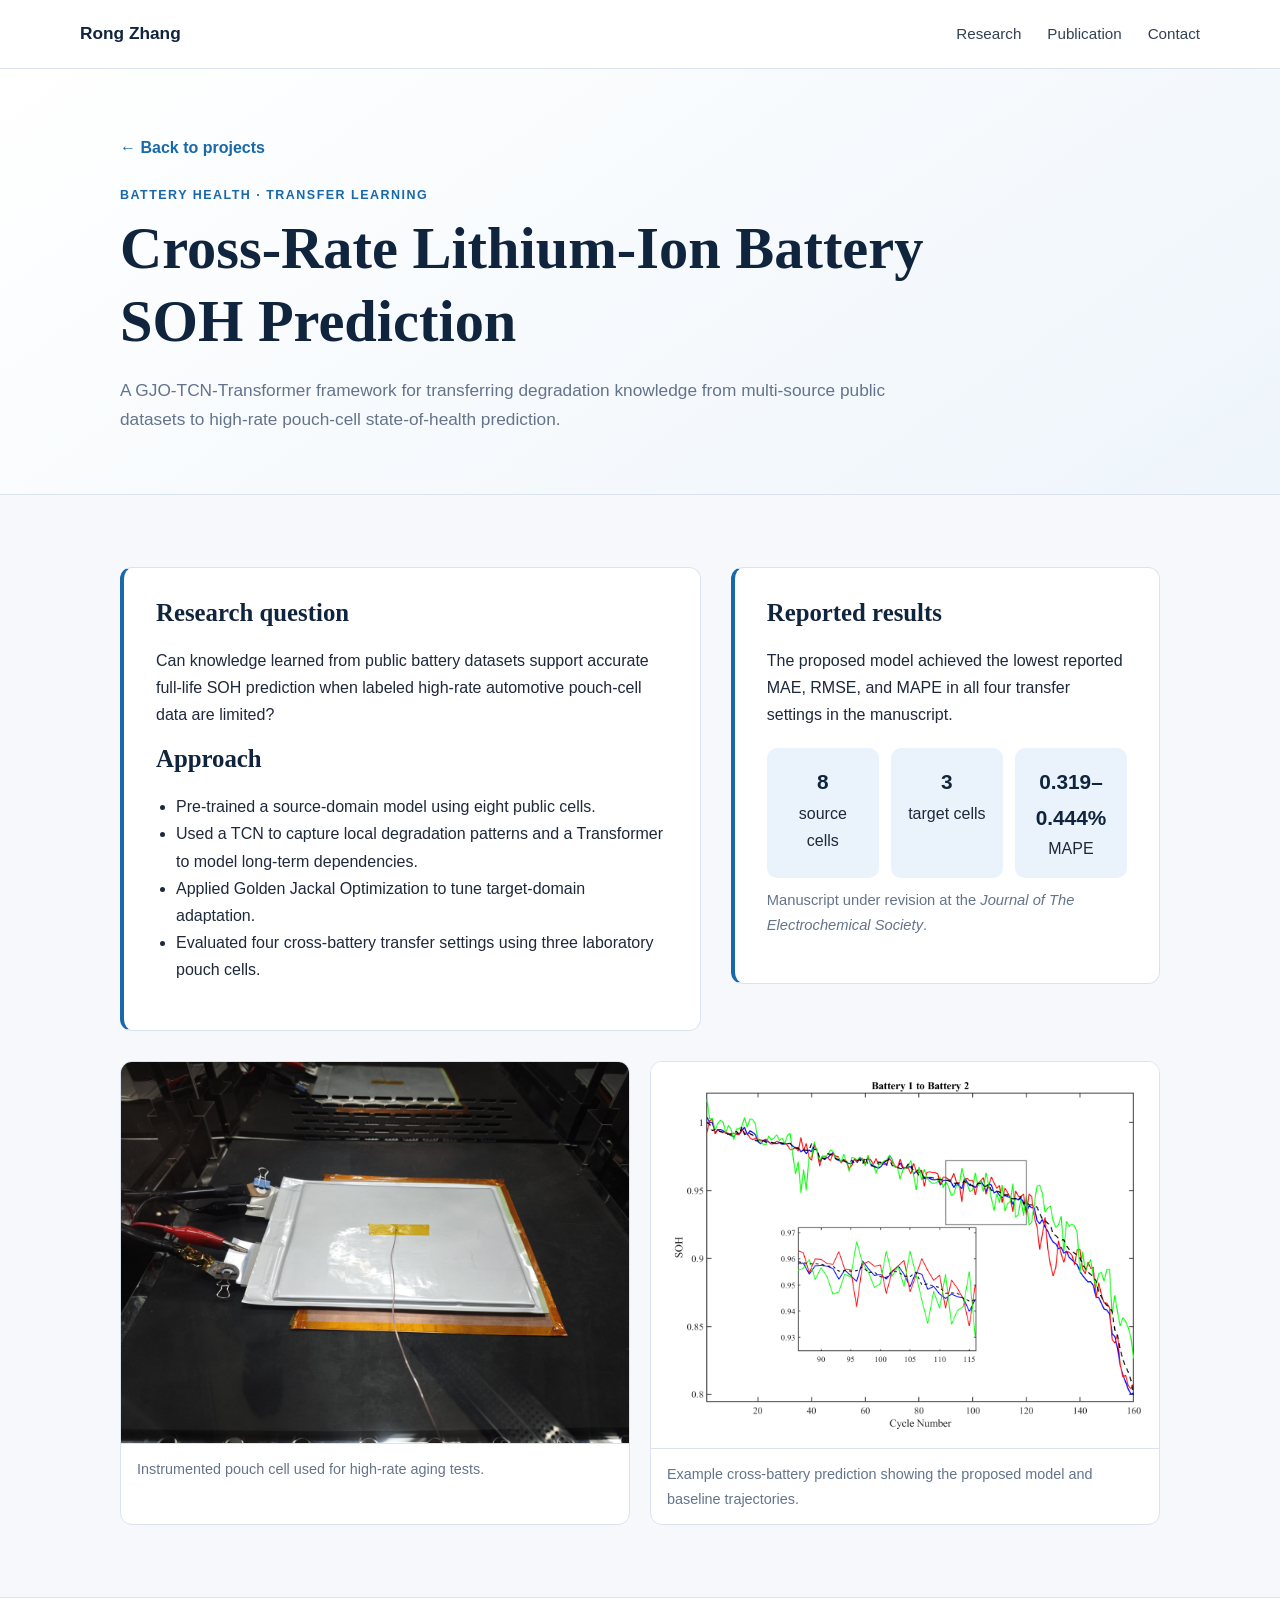
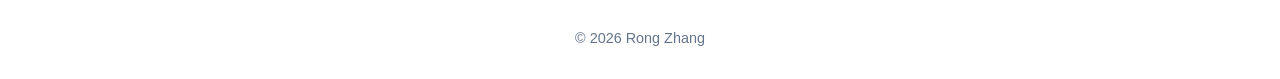
==== projects/battery-soh.html @ a856f768 "Add project detail pages" ====
<!doctype html>
<html lang="en">
<head>
  <meta charset="utf-8">
  <meta name="viewport" content="width=device-width, initial-scale=1">
  <title>Cross-Rate Battery SOH Prediction | Rong Zhang</title>
  <link rel="stylesheet" href="../styles.css">
</head>
<body>
  <header class="site-header"><nav class="nav"><a class="brand" href="../index.html">Rong Zhang</a><div class="nav-links"><a href="../index.html#research">Research</a><a href="../index.html#publication">Publication</a><a href="../index.html#contact">Contact</a></div></nav></header>
  <main>
    <div class="detail-hero">
      <div class="container">
        <a class="back-link" href="../index.html#research">← Back to projects</a>
        <div class="eyebrow">Battery health · Transfer learning</div>
        <h1>Cross-Rate Lithium-Ion Battery SOH Prediction</h1>
        <p class="detail-lead">A GJO-TCN-Transformer framework for transferring degradation knowledge from multi-source public datasets to high-rate pouch-cell state-of-health prediction.</p>
      </div>
    </div>

    <section>
      <div class="container detail-grid">
        <div class="detail-panel">
          <h2>Research question</h2>
          <p>Can knowledge learned from public battery datasets support accurate full-life SOH prediction when labeled high-rate automotive pouch-cell data are limited?</p>
          <h2>Approach</h2>
          <ul>
            <li>Pre-trained a source-domain model using eight public cells.</li>
            <li>Used a TCN to capture local degradation patterns and a Transformer to model long-term dependencies.</li>
            <li>Applied Golden Jackal Optimization to tune target-domain adaptation.</li>
            <li>Evaluated four cross-battery transfer settings using three laboratory pouch cells.</li>
          </ul>
        </div>
        <aside class="detail-panel">
          <h2>Reported results</h2>
          <p>The proposed model achieved the lowest reported MAE, RMSE, and MAPE in all four transfer settings in the manuscript.</p>
          <div class="metrics">
            <div class="metric"><strong>8</strong>source cells</div>
            <div class="metric"><strong>3</strong>target cells</div>
            <div class="metric"><strong>0.319–0.444%</strong>MAPE</div>
          </div>
          <p class="status">Manuscript under revision at the <em>Journal of The Electrochemical Society</em>.</p>
        </aside>
      </div>

      <div class="container gallery two">
        <figure><img src="../assets/battery-experiment.jpg" alt="Instrumented pouch cell"><figcaption>Instrumented pouch cell used for high-rate aging tests.</figcaption></figure>
        <figure><img src="../assets/battery-soh-result.png" alt="Cross-battery SOH prediction result"><figcaption>Example cross-battery prediction showing the proposed model and baseline trajectories.</figcaption></figure>
      </div>
    </section>
  </main>
  <footer class="site-footer">© 2026 Rong Zhang</footer>
</body>
</html>
---- styles.css ----
:root {
  --navy: #10243e;
  --blue: #1769aa;
  --blue-soft: #eaf3fb;
  --ink: #1e293b;
  --muted: #64748b;
  --line: #dbe4ee;
  --surface: #ffffff;
  --page: #f6f8fb;
  --shadow: 0 16px 38px rgba(16, 36, 62, 0.09);
}

* { box-sizing: border-box; }

html { scroll-behavior: smooth; }

body {
  margin: 0;
  color: var(--ink);
  background: var(--page);
  font-family: Inter, ui-sans-serif, -apple-system, BlinkMacSystemFont, "Segoe UI", sans-serif;
  line-height: 1.7;
}

a { color: var(--blue); text-decoration: none; }
a:hover { text-decoration: underline; }

.site-header {
  position: sticky;
  top: 0;
  z-index: 10;
  background: rgba(255,255,255,.96);
  border-bottom: 1px solid var(--line);
  backdrop-filter: blur(12px);
}

.nav {
  width: min(1120px, calc(100% - 40px));
  margin: auto;
  min-height: 68px;
  display: flex;
  align-items: center;
  justify-content: space-between;
  gap: 24px;
}

.brand { color: var(--navy); font-weight: 750; font-size: 1.08rem; }
.nav-links { display: flex; gap: 26px; font-size: .95rem; }
.nav-links a { color: #334155; }

.container { width: min(1040px, calc(100% - 40px)); margin: auto; }

.hero {
  padding: 90px 0 70px;
  background:
    radial-gradient(circle at 85% 10%, rgba(23,105,170,.16), transparent 30%),
    linear-gradient(145deg, #fff 0%, #f3f7fb 100%);
  border-bottom: 1px solid var(--line);
}

.hero-grid {
  display: grid;
  grid-template-columns: 150px 1fr;
  align-items: center;
  gap: 42px;
}

.monogram {
  width: 142px;
  height: 142px;
  display: grid;
  place-items: center;
  border-radius: 50%;
  color: #fff;
  background: linear-gradient(145deg, var(--navy), var(--blue));
  box-shadow: var(--shadow);
  font-family: Georgia, serif;
  font-size: 2.8rem;
}

.eyebrow {
  color: var(--blue);
  font-weight: 750;
  letter-spacing: .12em;
  text-transform: uppercase;
  font-size: .78rem;
}

h1, h2, h3 { color: var(--navy); line-height: 1.25; }
h1 { margin: 6px 0 10px; font-family: Georgia, serif; font-size: clamp(2.5rem, 6vw, 4.2rem); }
h2 { margin: 0 0 18px; font-family: Georgia, serif; font-size: clamp(1.8rem, 4vw, 2.45rem); }
h3 { margin: 0 0 10px; font-size: 1.35rem; }

.hero-subtitle { margin: 0 0 16px; color: #334155; font-size: 1.18rem; font-weight: 650; }
.hero-copy { max-width: 760px; margin: 0; color: var(--muted); }
.hero-actions { display: flex; flex-wrap: wrap; gap: 12px; margin-top: 25px; }

.button {
  display: inline-flex;
  align-items: center;
  justify-content: center;
  min-height: 43px;
  padding: 0 18px;
  border-radius: 8px;
  color: #fff;
  background: var(--blue);
  font-weight: 700;
}

.button:hover { text-decoration: none; background: #0f578f; }
.button.secondary { color: var(--navy); background: #fff; border: 1px solid var(--line); }

section { padding: 72px 0; }
.section-intro { max-width: 760px; margin: -7px 0 30px; color: var(--muted); }

.chips { display: flex; flex-wrap: wrap; gap: 10px; }
.chip, .tag {
  display: inline-flex;
  padding: 7px 12px;
  border-radius: 999px;
  color: #24557c;
  background: var(--blue-soft);
  font-size: .86rem;
  font-weight: 650;
}

.project-list { display: grid; gap: 30px; }
.project-card {
  display: grid;
  grid-template-columns: minmax(0, 1.05fr) minmax(310px, .95fr);
  overflow: hidden;
  border: 1px solid var(--line);
  border-radius: 16px;
  background: var(--surface);
  box-shadow: var(--shadow);
  transition: transform .2s ease, box-shadow .2s ease;
}

.project-card:hover { transform: translateY(-3px); box-shadow: 0 20px 46px rgba(16,36,62,.13); }
.project-media { min-height: 330px; display: grid; grid-template-columns: 1fr 1fr; background: #e8edf3; }
.project-media.single { grid-template-columns: 1fr; }
.project-media img { width: 100%; height: 100%; min-height: 330px; object-fit: cover; }
.project-media img.plot { object-fit: contain; background: #fff; padding: 8px; }
.project-content { padding: 36px 34px; display: flex; flex-direction: column; justify-content: center; }
.project-meta { margin-bottom: 10px; color: var(--blue); font-size: .84rem; font-weight: 750; text-transform: uppercase; letter-spacing: .08em; }
.project-content p { margin: 0 0 18px; color: var(--muted); }
.project-tags { display: flex; flex-wrap: wrap; gap: 8px; margin-bottom: 22px; }
.project-link { font-weight: 750; }

.publication, .contact-panel, .detail-panel {
  padding: 30px 32px;
  border: 1px solid var(--line);
  border-left: 4px solid var(--blue);
  border-radius: 12px;
  background: #fff;
}

.publication p, .contact-panel p { margin: 0; }
.status { margin-top: 10px; color: var(--muted); font-size: .92rem; }

.site-footer { padding: 28px 0; border-top: 1px solid var(--line); color: var(--muted); background: #fff; text-align: center; font-size: .9rem; }

.detail-hero { padding: 65px 0 42px; background: linear-gradient(145deg, #fff, #eef5fb); border-bottom: 1px solid var(--line); }
.back-link { display: inline-block; margin-bottom: 24px; font-weight: 700; }
.detail-hero h1 { max-width: 900px; font-size: clamp(2.2rem, 5vw, 3.65rem); }
.detail-lead { max-width: 820px; color: var(--muted); font-size: 1.08rem; }
.detail-grid { display: grid; grid-template-columns: 1.15fr .85fr; gap: 30px; align-items: start; }
.detail-panel h2 { font-size: 1.55rem; }
.detail-panel ul { padding-left: 20px; }
.metrics { display: grid; grid-template-columns: repeat(3, 1fr); gap: 12px; margin-top: 20px; }
.metric { padding: 16px; border-radius: 10px; background: var(--blue-soft); text-align: center; }
.metric strong { display: block; color: var(--navy); font-size: 1.3rem; }
.gallery { display: grid; gap: 20px; margin-top: 30px; }
.gallery.two { grid-template-columns: 1fr 1fr; }
.gallery figure { margin: 0; overflow: hidden; border: 1px solid var(--line); border-radius: 12px; background: #fff; }
.gallery img { display: block; width: 100%; max-height: 610px; object-fit: contain; }
.gallery figcaption { padding: 13px 16px; color: var(--muted); font-size: .9rem; border-top: 1px solid var(--line); }

@media (max-width: 820px) {
  .nav { min-height: 62px; }
  .nav-links { gap: 14px; font-size: .86rem; }
  .hero { padding-top: 65px; }
  .hero-grid { grid-template-columns: 1fr; gap: 24px; }
  .monogram { width: 106px; height: 106px; font-size: 2.1rem; }
  .project-card, .detail-grid { grid-template-columns: 1fr; }
  .project-media { min-height: 250px; }
  .project-media img { min-height: 250px; }
}

@media (max-width: 560px) {
  .nav-links a:nth-child(2), .nav-links a:nth-child(3) { display: none; }
  .container, .nav { width: min(100% - 26px, 1040px); }
  section { padding: 54px 0; }
  .project-media, .gallery.two { grid-template-columns: 1fr; }
  .project-content { padding: 28px 23px; }
  .metrics { grid-template-columns: 1fr; }
}
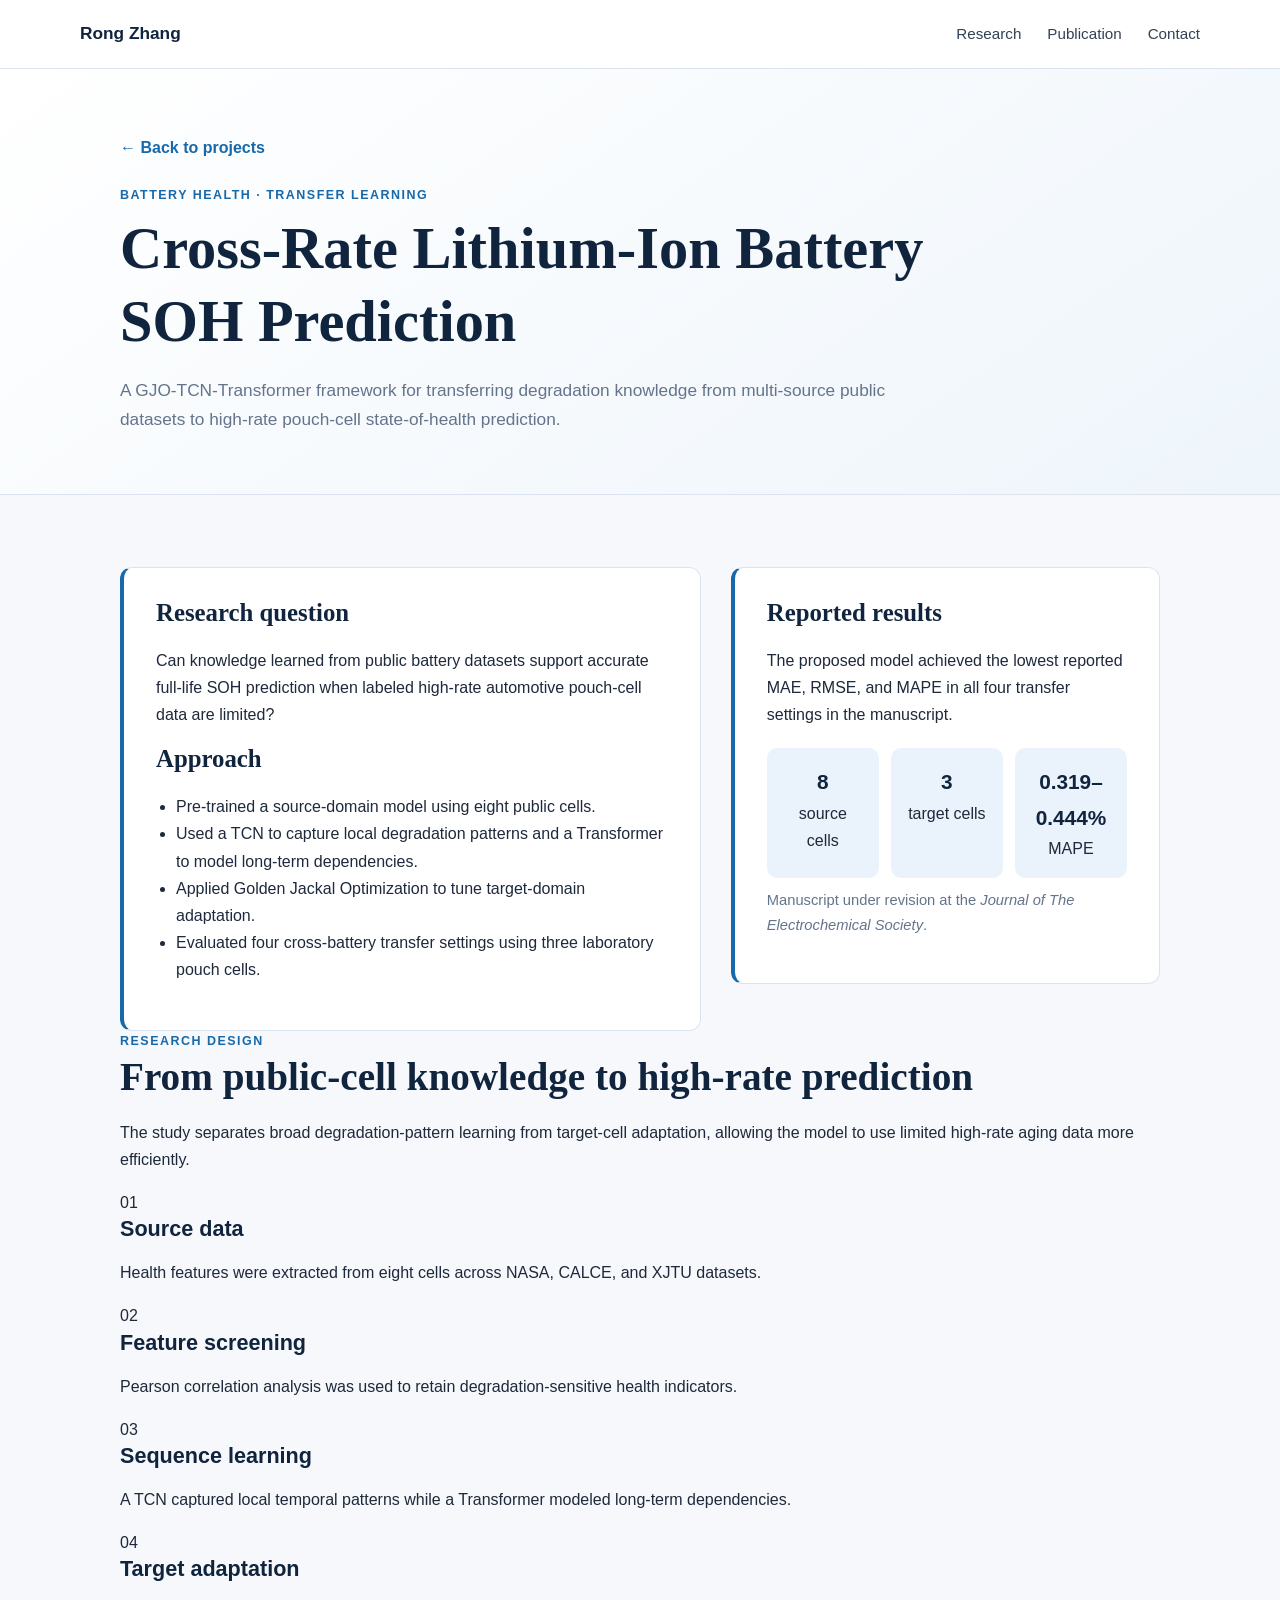
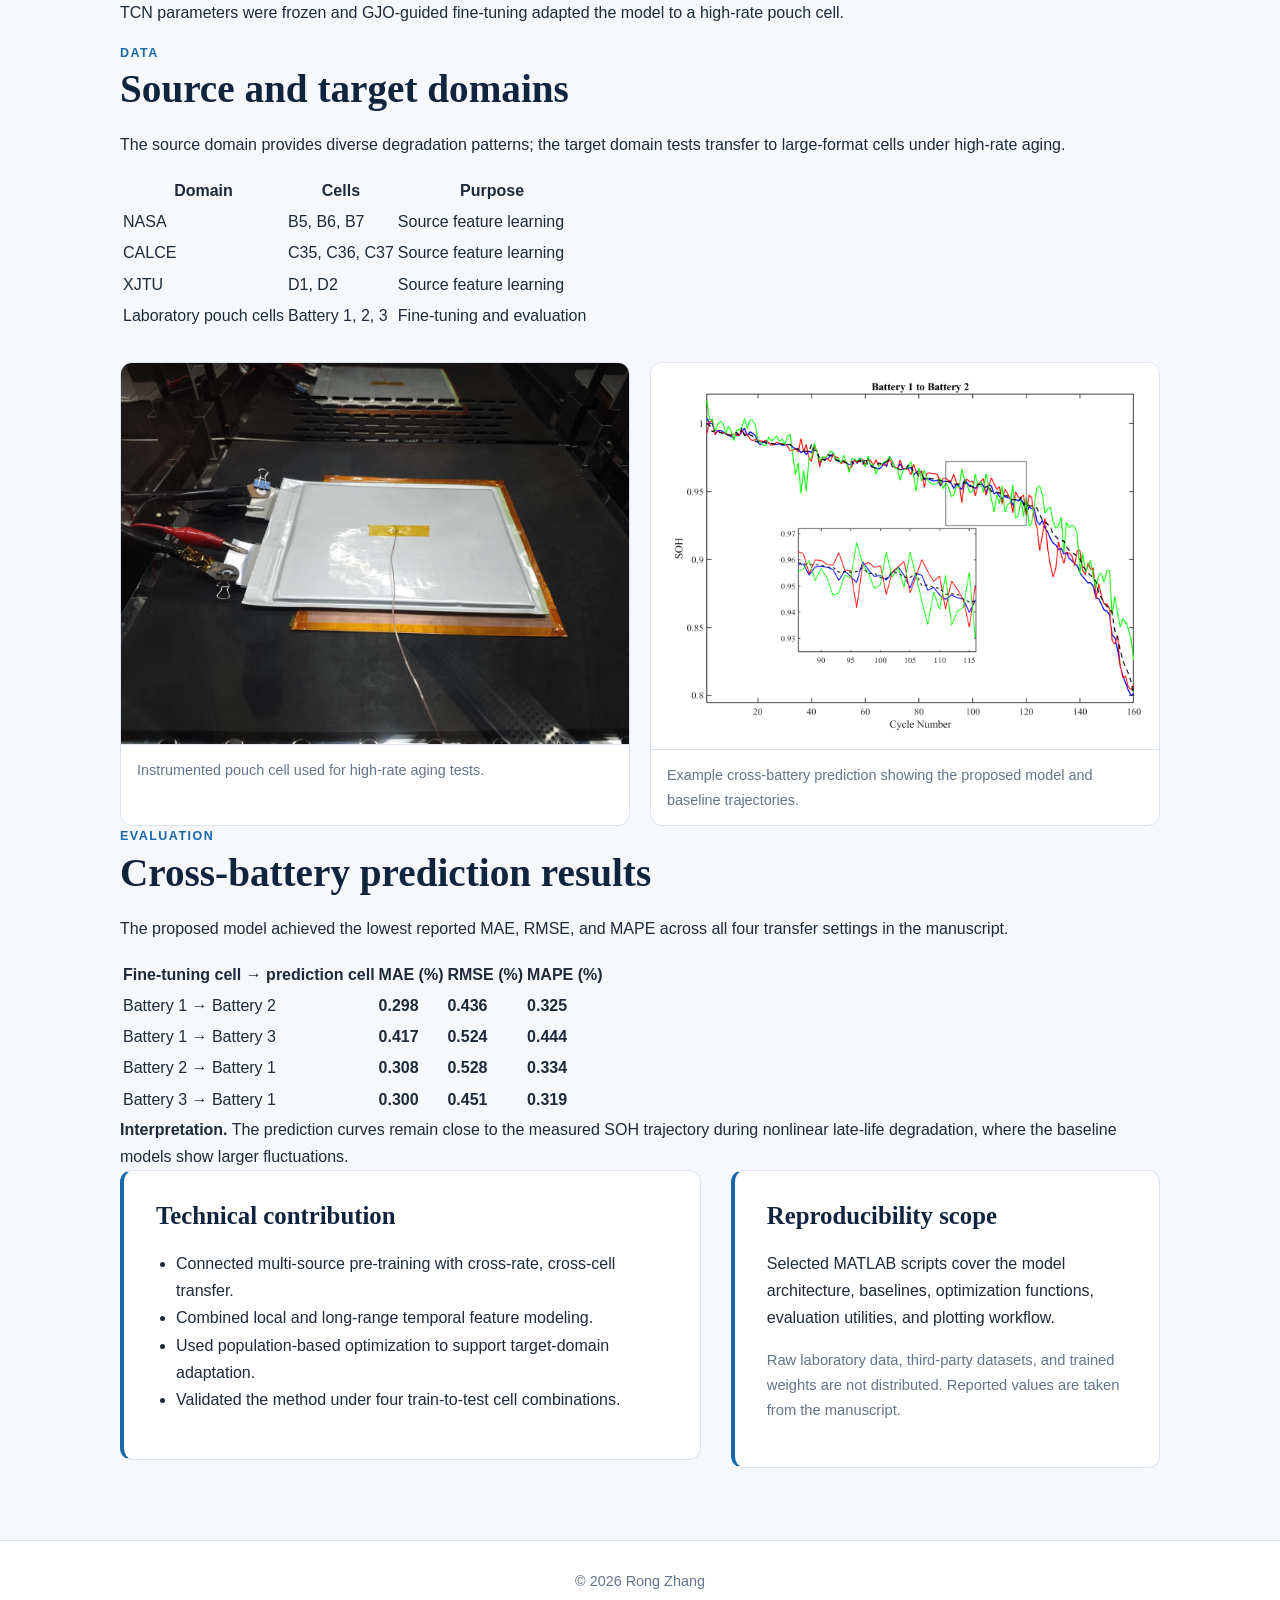
==== commit 344db3b0: "Enrich project detail pages" ====
--- a/projects/battery-soh.html
+++ b/projects/battery-soh.html
@@ -43,9 +43,79 @@
         </aside>
       </div>
 
+      <div class="container detail-section">
+        <div class="section-heading">
+          <div class="eyebrow">Research design</div>
+          <h2>From public-cell knowledge to high-rate prediction</h2>
+          <p>The study separates broad degradation-pattern learning from target-cell adaptation, allowing the model to use limited high-rate aging data more efficiently.</p>
+        </div>
+        <div class="process-grid">
+          <article class="process-step"><span>01</span><h3>Source data</h3><p>Health features were extracted from eight cells across NASA, CALCE, and XJTU datasets.</p></article>
+          <article class="process-step"><span>02</span><h3>Feature screening</h3><p>Pearson correlation analysis was used to retain degradation-sensitive health indicators.</p></article>
+          <article class="process-step"><span>03</span><h3>Sequence learning</h3><p>A TCN captured local temporal patterns while a Transformer modeled long-term dependencies.</p></article>
+          <article class="process-step"><span>04</span><h3>Target adaptation</h3><p>TCN parameters were frozen and GJO-guided fine-tuning adapted the model to a high-rate pouch cell.</p></article>
+        </div>
+      </div>
+
+      <div class="container detail-section split-section">
+        <div>
+          <div class="eyebrow">Data</div>
+          <h2>Source and target domains</h2>
+          <p class="section-copy">The source domain provides diverse degradation patterns; the target domain tests transfer to large-format cells under high-rate aging.</p>
+        </div>
+        <div class="table-wrap">
+          <table class="data-table">
+            <thead><tr><th>Domain</th><th>Cells</th><th>Purpose</th></tr></thead>
+            <tbody>
+              <tr><td>NASA</td><td>B5, B6, B7</td><td>Source feature learning</td></tr>
+              <tr><td>CALCE</td><td>C35, C36, C37</td><td>Source feature learning</td></tr>
+              <tr><td>XJTU</td><td>D1, D2</td><td>Source feature learning</td></tr>
+              <tr><td>Laboratory pouch cells</td><td>Battery 1, 2, 3</td><td>Fine-tuning and evaluation</td></tr>
+            </tbody>
+          </table>
+        </div>
+      </div>
+
       <div class="container gallery two">
         <figure><img src="../assets/battery-experiment.jpg" alt="Instrumented pouch cell"><figcaption>Instrumented pouch cell used for high-rate aging tests.</figcaption></figure>
         <figure><img src="../assets/battery-soh-result.png" alt="Cross-battery SOH prediction result"><figcaption>Example cross-battery prediction showing the proposed model and baseline trajectories.</figcaption></figure>
+      </div>
+
+      <div class="container detail-section">
+        <div class="section-heading">
+          <div class="eyebrow">Evaluation</div>
+          <h2>Cross-battery prediction results</h2>
+          <p>The proposed model achieved the lowest reported MAE, RMSE, and MAPE across all four transfer settings in the manuscript.</p>
+        </div>
+        <div class="table-wrap">
+          <table class="data-table results-table">
+            <thead><tr><th>Fine-tuning cell → prediction cell</th><th>MAE (%)</th><th>RMSE (%)</th><th>MAPE (%)</th></tr></thead>
+            <tbody>
+              <tr><td>Battery 1 → Battery 2</td><td><strong>0.298</strong></td><td><strong>0.436</strong></td><td><strong>0.325</strong></td></tr>
+              <tr><td>Battery 1 → Battery 3</td><td><strong>0.417</strong></td><td><strong>0.524</strong></td><td><strong>0.444</strong></td></tr>
+              <tr><td>Battery 2 → Battery 1</td><td><strong>0.308</strong></td><td><strong>0.528</strong></td><td><strong>0.334</strong></td></tr>
+              <tr><td>Battery 3 → Battery 1</td><td><strong>0.300</strong></td><td><strong>0.451</strong></td><td><strong>0.319</strong></td></tr>
+            </tbody>
+          </table>
+        </div>
+        <div class="insight-box"><strong>Interpretation.</strong> The prediction curves remain close to the measured SOH trajectory during nonlinear late-life degradation, where the baseline models show larger fluctuations.</div>
+      </div>
+
+      <div class="container detail-section detail-grid">
+        <div class="detail-panel compact-panel">
+          <h2>Technical contribution</h2>
+          <ul>
+            <li>Connected multi-source pre-training with cross-rate, cross-cell transfer.</li>
+            <li>Combined local and long-range temporal feature modeling.</li>
+            <li>Used population-based optimization to support target-domain adaptation.</li>
+            <li>Validated the method under four train-to-test cell combinations.</li>
+          </ul>
+        </div>
+        <aside class="detail-panel compact-panel">
+          <h2>Reproducibility scope</h2>
+          <p>Selected MATLAB scripts cover the model architecture, baselines, optimization functions, evaluation utilities, and plotting workflow.</p>
+          <p class="status">Raw laboratory data, third-party datasets, and trained weights are not distributed. Reported values are taken from the manuscript.</p>
+        </aside>
       </div>
     </section>
   </main>
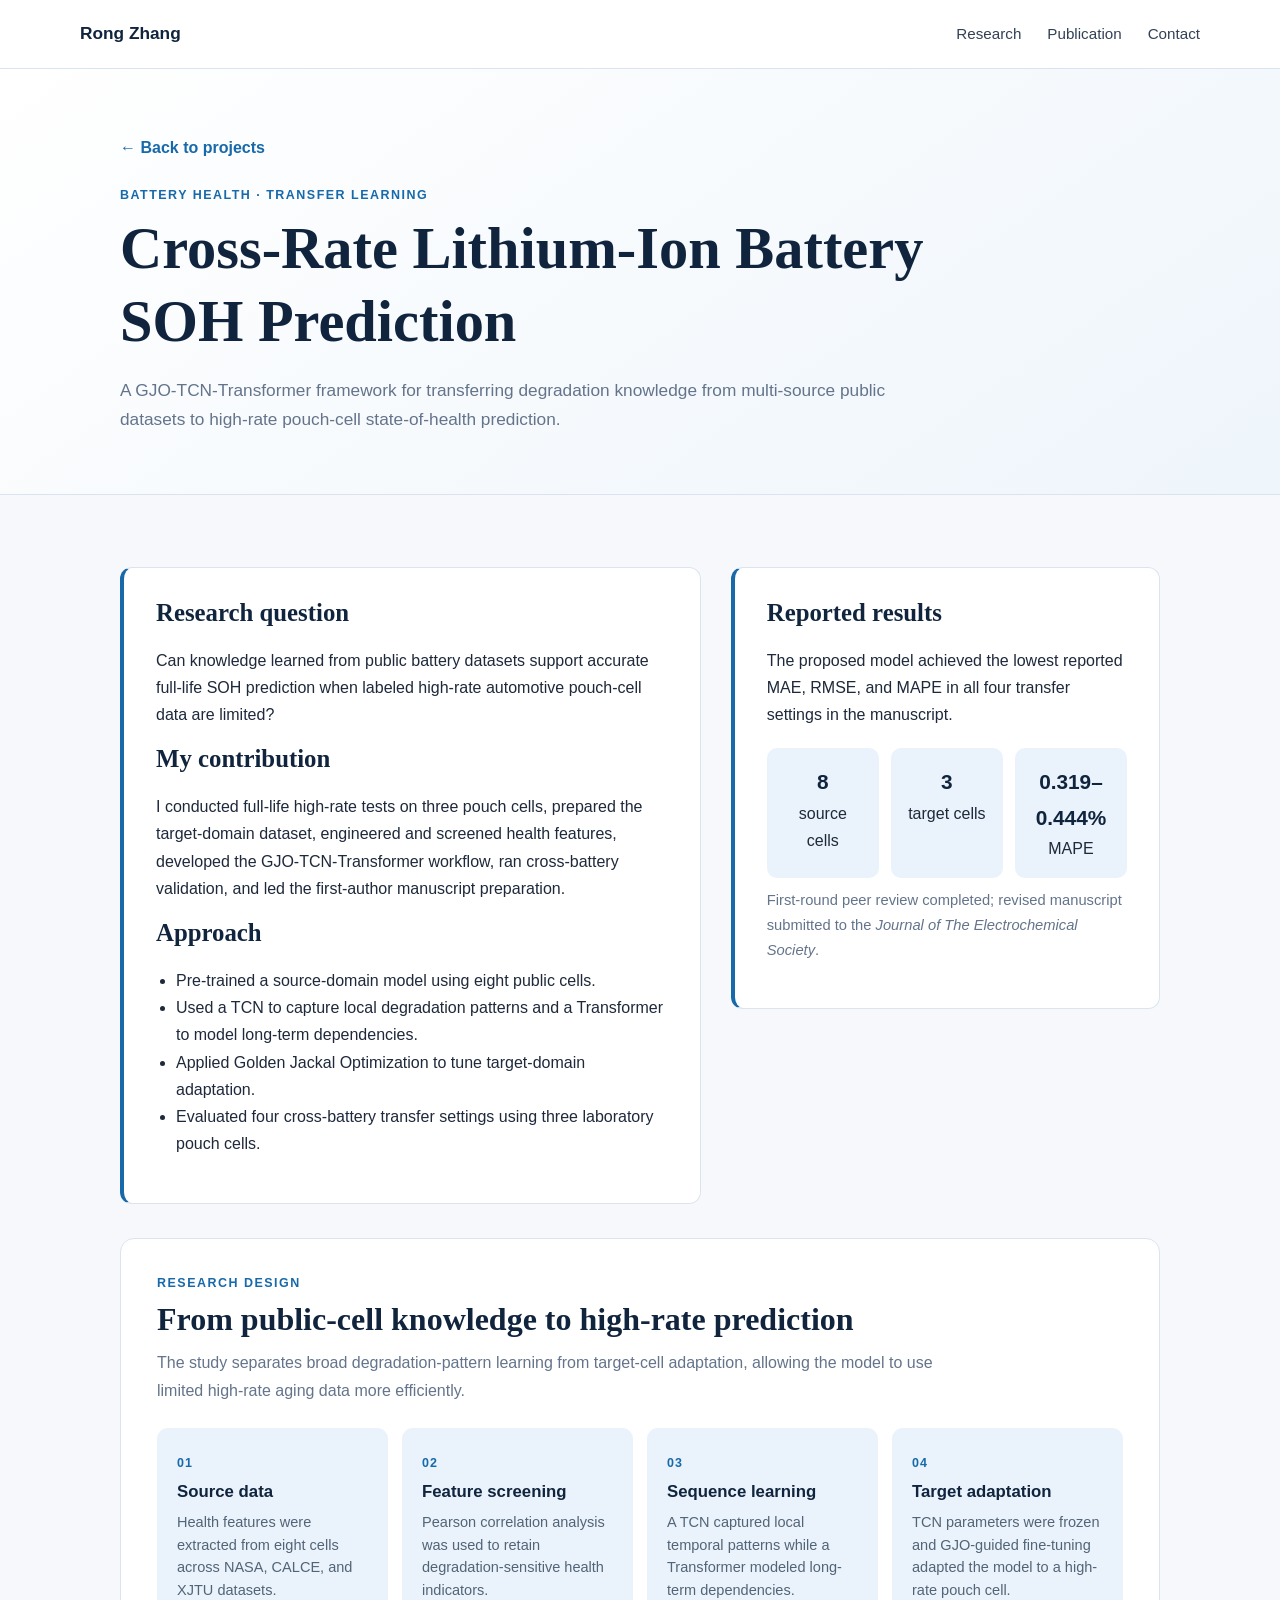
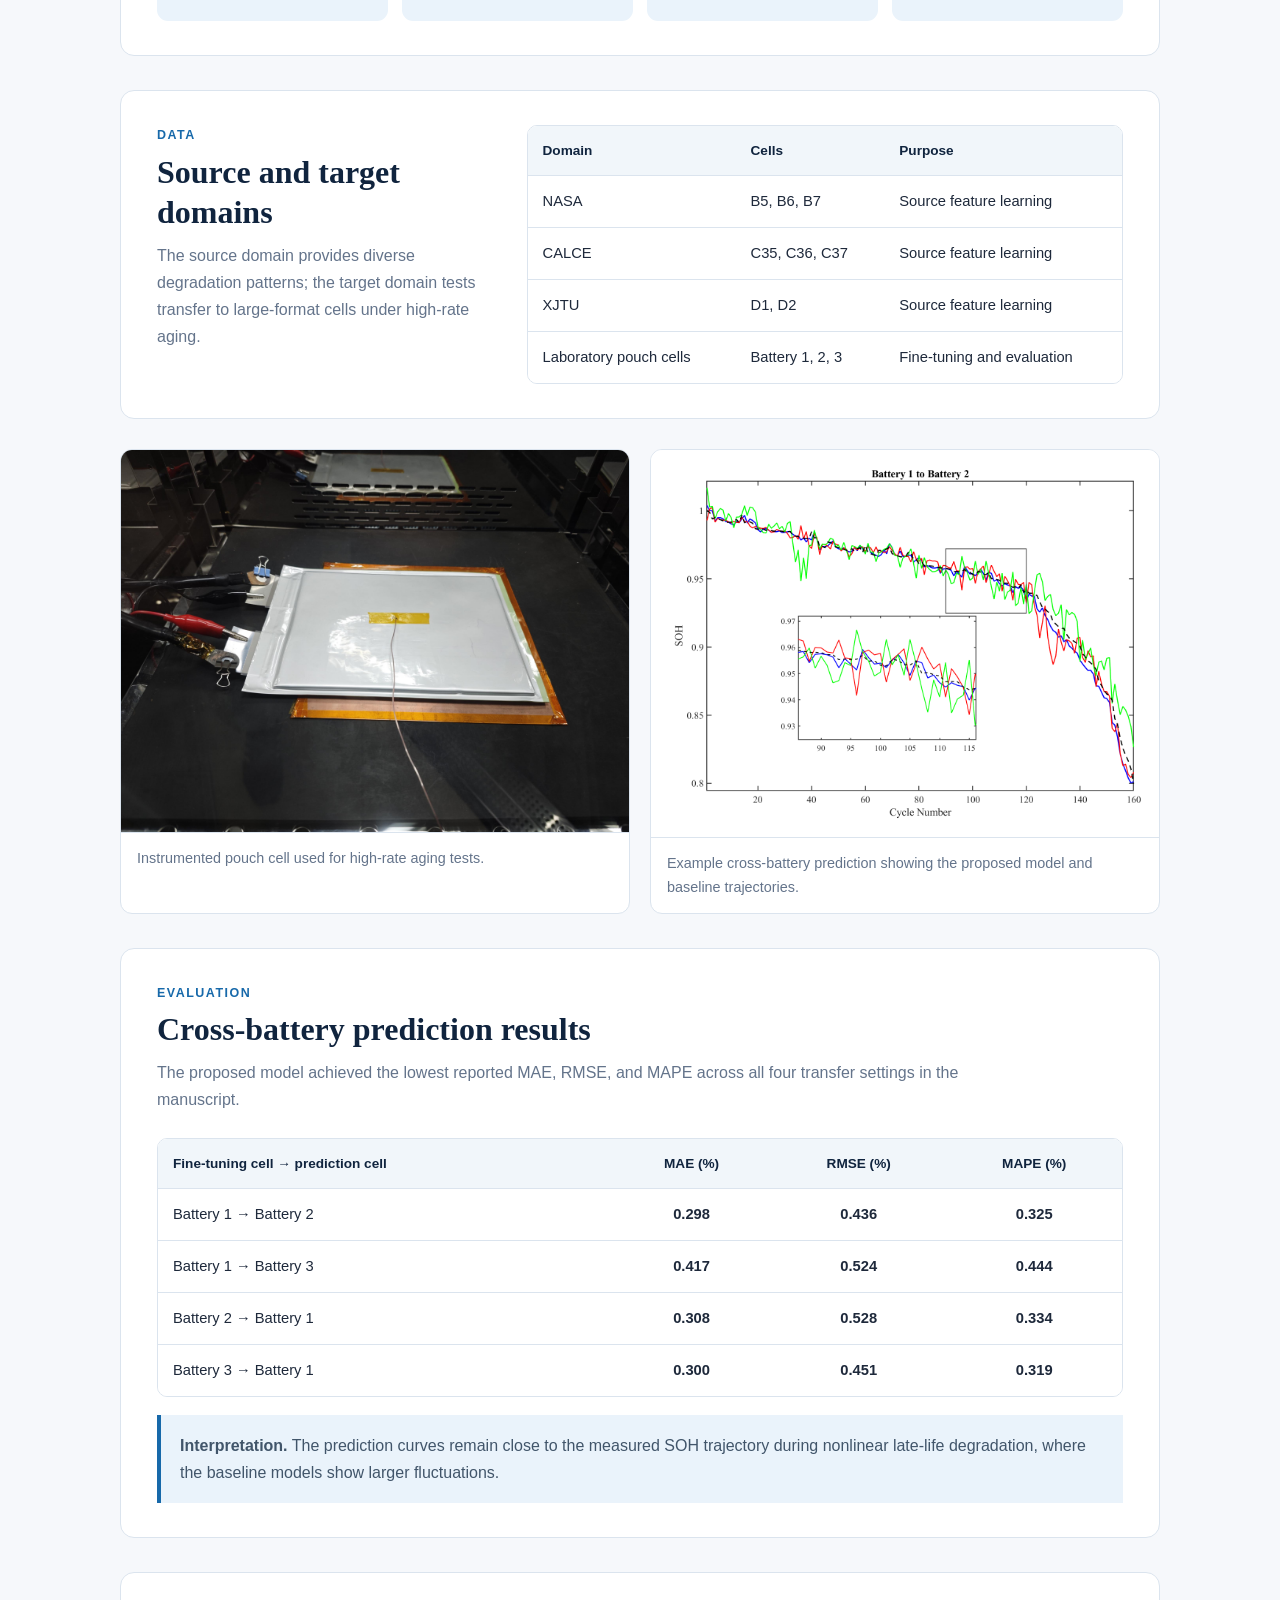
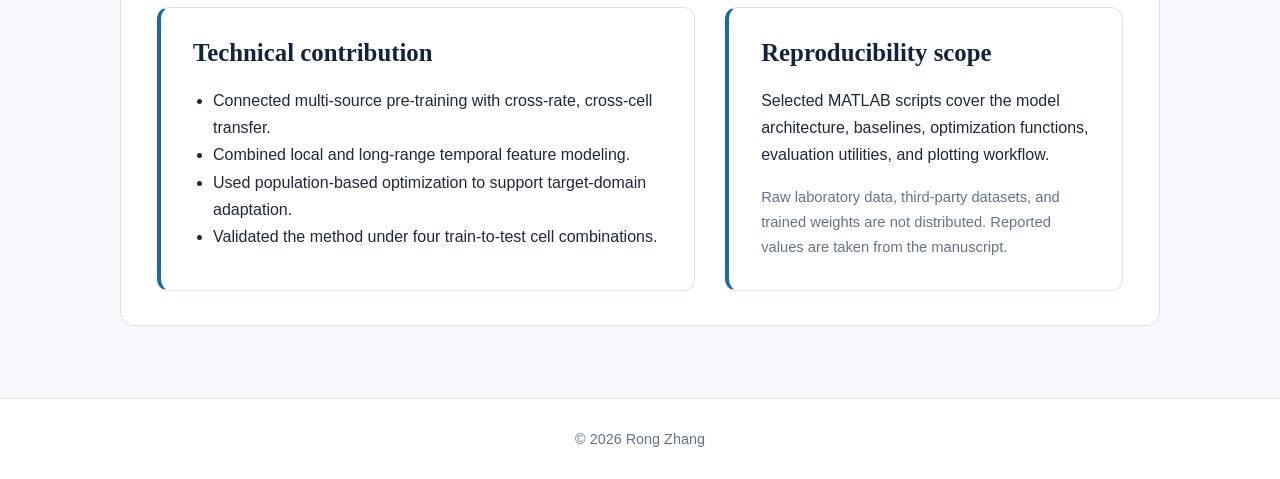
==== commit 1c5ddd9f: "Strengthen academic portfolio for graduate applications" ====
--- a/projects/battery-soh.html
+++ b/projects/battery-soh.html
@@ -23,6 +23,8 @@
         <div class="detail-panel">
           <h2>Research question</h2>
           <p>Can knowledge learned from public battery datasets support accurate full-life SOH prediction when labeled high-rate automotive pouch-cell data are limited?</p>
+          <h2>My contribution</h2>
+          <p>I conducted full-life high-rate tests on three pouch cells, prepared the target-domain dataset, engineered and screened health features, developed the GJO-TCN-Transformer workflow, ran cross-battery validation, and led the first-author manuscript preparation.</p>
           <h2>Approach</h2>
           <ul>
             <li>Pre-trained a source-domain model using eight public cells.</li>
@@ -39,7 +41,7 @@
             <div class="metric"><strong>3</strong>target cells</div>
             <div class="metric"><strong>0.319–0.444%</strong>MAPE</div>
           </div>
-          <p class="status">Manuscript under revision at the <em>Journal of The Electrochemical Society</em>.</p>
+          <p class="status">First-round peer review completed; revised manuscript submitted to the <em>Journal of The Electrochemical Society</em>.</p>
         </aside>
       </div>
 
--- a/styles.css
+++ b/styles.css
@@ -65,17 +65,14 @@
   gap: 42px;
 }
 
-.monogram {
+.profile-photo {
   width: 142px;
   height: 142px;
-  display: grid;
-  place-items: center;
   border-radius: 50%;
-  color: #fff;
-  background: linear-gradient(145deg, var(--navy), var(--blue));
+  border: 4px solid #fff;
+  object-fit: cover;
+  object-position: center 30%;
   box-shadow: var(--shadow);
-  font-family: Georgia, serif;
-  font-size: 2.8rem;
 }
 
 .eyebrow {
@@ -92,6 +89,7 @@
 h3 { margin: 0 0 10px; font-size: 1.35rem; }
 
 .hero-subtitle { margin: 0 0 16px; color: #334155; font-size: 1.18rem; font-weight: 650; }
+.hero-identity { margin: 0 0 9px; color: var(--blue); font-weight: 700; }
 .hero-copy { max-width: 760px; margin: 0; color: var(--muted); }
 .hero-actions { display: flex; flex-wrap: wrap; gap: 12px; margin-top: 25px; }
 
@@ -111,6 +109,10 @@
 .button.secondary { color: var(--navy); background: #fff; border: 1px solid var(--line); }
 
 section { padding: 72px 0; }
+.highlights { padding: 26px 0; background: var(--navy); }
+.highlight-grid { display: grid; grid-template-columns: repeat(3, 1fr); gap: 28px; }
+.highlight { display: grid; grid-template-columns: auto 1fr; align-items: center; gap: 14px; color: #dce8f4; line-height: 1.45; }
+.highlight strong { color: #fff; font-family: Georgia, serif; font-size: 2.2rem; line-height: 1; }
 .section-intro { max-width: 760px; margin: -7px 0 30px; color: var(--muted); }
 
 .chips { display: flex; flex-wrap: wrap; gap: 10px; }
@@ -144,9 +146,63 @@
 .project-content { padding: 36px 34px; display: flex; flex-direction: column; justify-content: center; }
 .project-meta { margin-bottom: 10px; color: var(--blue); font-size: .84rem; font-weight: 750; text-transform: uppercase; letter-spacing: .08em; }
 .project-content p { margin: 0 0 18px; color: var(--muted); }
+.project-content .contribution { margin-top: -5px; color: #41556a; font-size: .92rem; }
+.contribution strong { color: var(--navy); }
 .project-tags { display: flex; flex-wrap: wrap; gap: 8px; margin-bottom: 22px; }
 .project-link { font-weight: 750; }
 
+.experience-grid {
+  display: grid;
+  grid-template-columns: repeat(2, minmax(0, 1fr));
+  align-items: start;
+  gap: 24px;
+}
+
+.experience-card {
+  padding: 30px;
+  border: 1px solid var(--line);
+  border-radius: 14px;
+  background: var(--surface);
+  box-shadow: var(--shadow);
+}
+
+.experience-card p { margin: 0; color: var(--muted); }
+
+.experience-logo-wrap {
+  min-height: 112px;
+  margin-bottom: 24px;
+  padding: 16px 20px;
+  display: flex;
+  align-items: center;
+  justify-content: center;
+  border: 1px solid var(--line);
+  border-radius: 10px;
+  background: #fff;
+}
+
+.experience-logo { display: block; max-width: 230px; max-height: 76px; }
+.hella-logo { width: 180px; }
+
+.catarc-logo-wrap {
+  gap: 16px;
+  color: var(--navy);
+  background: #fff;
+  font-weight: 750;
+}
+
+.catarc-logo { width: 104px; object-fit: contain; }
+
+.experience-card-photo {
+  margin: 22px 0 0;
+  overflow: hidden;
+  border: 1px solid var(--line);
+  border-radius: 10px;
+  background: #fff;
+}
+
+.experience-card-photo img { display: block; width: 100%; height: auto; }
+.experience-card-photo figcaption { padding: 11px 13px; color: var(--muted); font-size: .84rem; border-top: 1px solid var(--line); }
+
 .publication, .contact-panel, .detail-panel {
   padding: 30px 32px;
   border: 1px solid var(--line);
@@ -156,7 +212,23 @@
 }
 
 .publication p, .contact-panel p { margin: 0; }
+.publication p + p { margin-top: 10px; }
 .status { margin-top: 10px; color: var(--muted); font-size: .92rem; }
+
+.education-row {
+  display: flex;
+  align-items: start;
+  justify-content: space-between;
+  gap: 28px;
+  padding: 30px 32px;
+  border: 1px solid var(--line);
+  border-radius: 12px;
+  background: #fff;
+  box-shadow: var(--shadow);
+}
+.education-row h3 { margin-bottom: 6px; }
+.education-row p { margin: 0; color: var(--muted); }
+.education-date { color: var(--blue); font-weight: 750; white-space: nowrap; }
 
 .site-footer { padding: 28px 0; border-top: 1px solid var(--line); color: var(--muted); background: #fff; text-align: center; font-size: .9rem; }
 
@@ -176,22 +248,62 @@
 .gallery img { display: block; width: 100%; max-height: 610px; object-fit: contain; }
 .gallery figcaption { padding: 13px 16px; color: var(--muted); font-size: .9rem; border-top: 1px solid var(--line); }
 
+.detail-section {
+  margin-top: 34px;
+  padding: 34px 36px;
+  border: 1px solid var(--line);
+  border-radius: 14px;
+  background: #fff;
+}
+
+.section-heading { max-width: 820px; margin-bottom: 24px; }
+.section-heading h2, .split-section h2 { margin: 5px 0 10px; font-size: clamp(1.6rem, 3vw, 2rem); }
+.section-heading p, .section-copy { margin: 0; color: var(--muted); }
+.process-grid { display: grid; grid-template-columns: repeat(4, 1fr); gap: 14px; }
+.process-step { padding: 20px; border-radius: 11px; background: var(--blue-soft); }
+.process-step span { color: var(--blue); font-weight: 800; font-size: .78rem; letter-spacing: .08em; }
+.process-step h3 { margin: 7px 0 8px; font-size: 1.05rem; }
+.process-step p { margin: 0; color: #526477; font-size: .91rem; line-height: 1.55; }
+.split-section { display: grid; grid-template-columns: .72fr 1.28fr; gap: 34px; align-items: start; }
+.table-wrap { overflow-x: auto; border: 1px solid var(--line); border-radius: 10px; }
+.data-table { width: 100%; border-collapse: collapse; background: #fff; font-size: .92rem; }
+.data-table th, .data-table td { padding: 13px 15px; border-bottom: 1px solid var(--line); text-align: left; vertical-align: top; }
+.data-table th { color: var(--navy); background: #f1f6fa; font-size: .85rem; }
+.data-table tr:last-child td { border-bottom: 0; }
+.results-table th:not(:first-child), .results-table td:not(:first-child) { text-align: center; }
+.insight-box { margin-top: 18px; padding: 17px 19px; border-left: 4px solid var(--blue); background: var(--blue-soft); color: #41556a; }
+.method-list { display: grid; gap: 10px; }
+.method-list article { padding: 15px 18px; border: 1px solid var(--line); border-radius: 9px; }
+.method-list strong { color: var(--navy); }
+.method-list p { margin: 3px 0 0; color: var(--muted); font-size: .91rem; }
+.compact-panel { height: 100%; }
+.compact-panel p:last-child, .compact-panel ul:last-child { margin-bottom: 0; }
+
 @media (max-width: 820px) {
   .nav { min-height: 62px; }
   .nav-links { gap: 14px; font-size: .86rem; }
   .hero { padding-top: 65px; }
   .hero-grid { grid-template-columns: 1fr; gap: 24px; }
-  .monogram { width: 106px; height: 106px; font-size: 2.1rem; }
+  .profile-photo { width: 106px; height: 106px; }
   .project-card, .detail-grid { grid-template-columns: 1fr; }
+  .experience-grid { grid-template-columns: 1fr; }
+  .education-row { flex-direction: column; gap: 12px; }
+  .highlight-grid { grid-template-columns: 1fr; gap: 15px; }
+  .process-grid { grid-template-columns: repeat(2, 1fr); }
+  .split-section { grid-template-columns: 1fr; }
   .project-media { min-height: 250px; }
   .project-media img { min-height: 250px; }
 }
 
 @media (max-width: 560px) {
-  .nav-links a:nth-child(2), .nav-links a:nth-child(3) { display: none; }
+  .nav { align-items: center; }
+  .nav-links { max-width: 72vw; overflow-x: auto; white-space: nowrap; scrollbar-width: none; }
+  .nav-links::-webkit-scrollbar { display: none; }
   .container, .nav { width: min(100% - 26px, 1040px); }
   section { padding: 54px 0; }
   .project-media, .gallery.two { grid-template-columns: 1fr; }
   .project-content { padding: 28px 23px; }
   .metrics { grid-template-columns: 1fr; }
-}
+  .detail-section { padding: 26px 22px; }
+  .process-grid { grid-template-columns: 1fr; }
+}
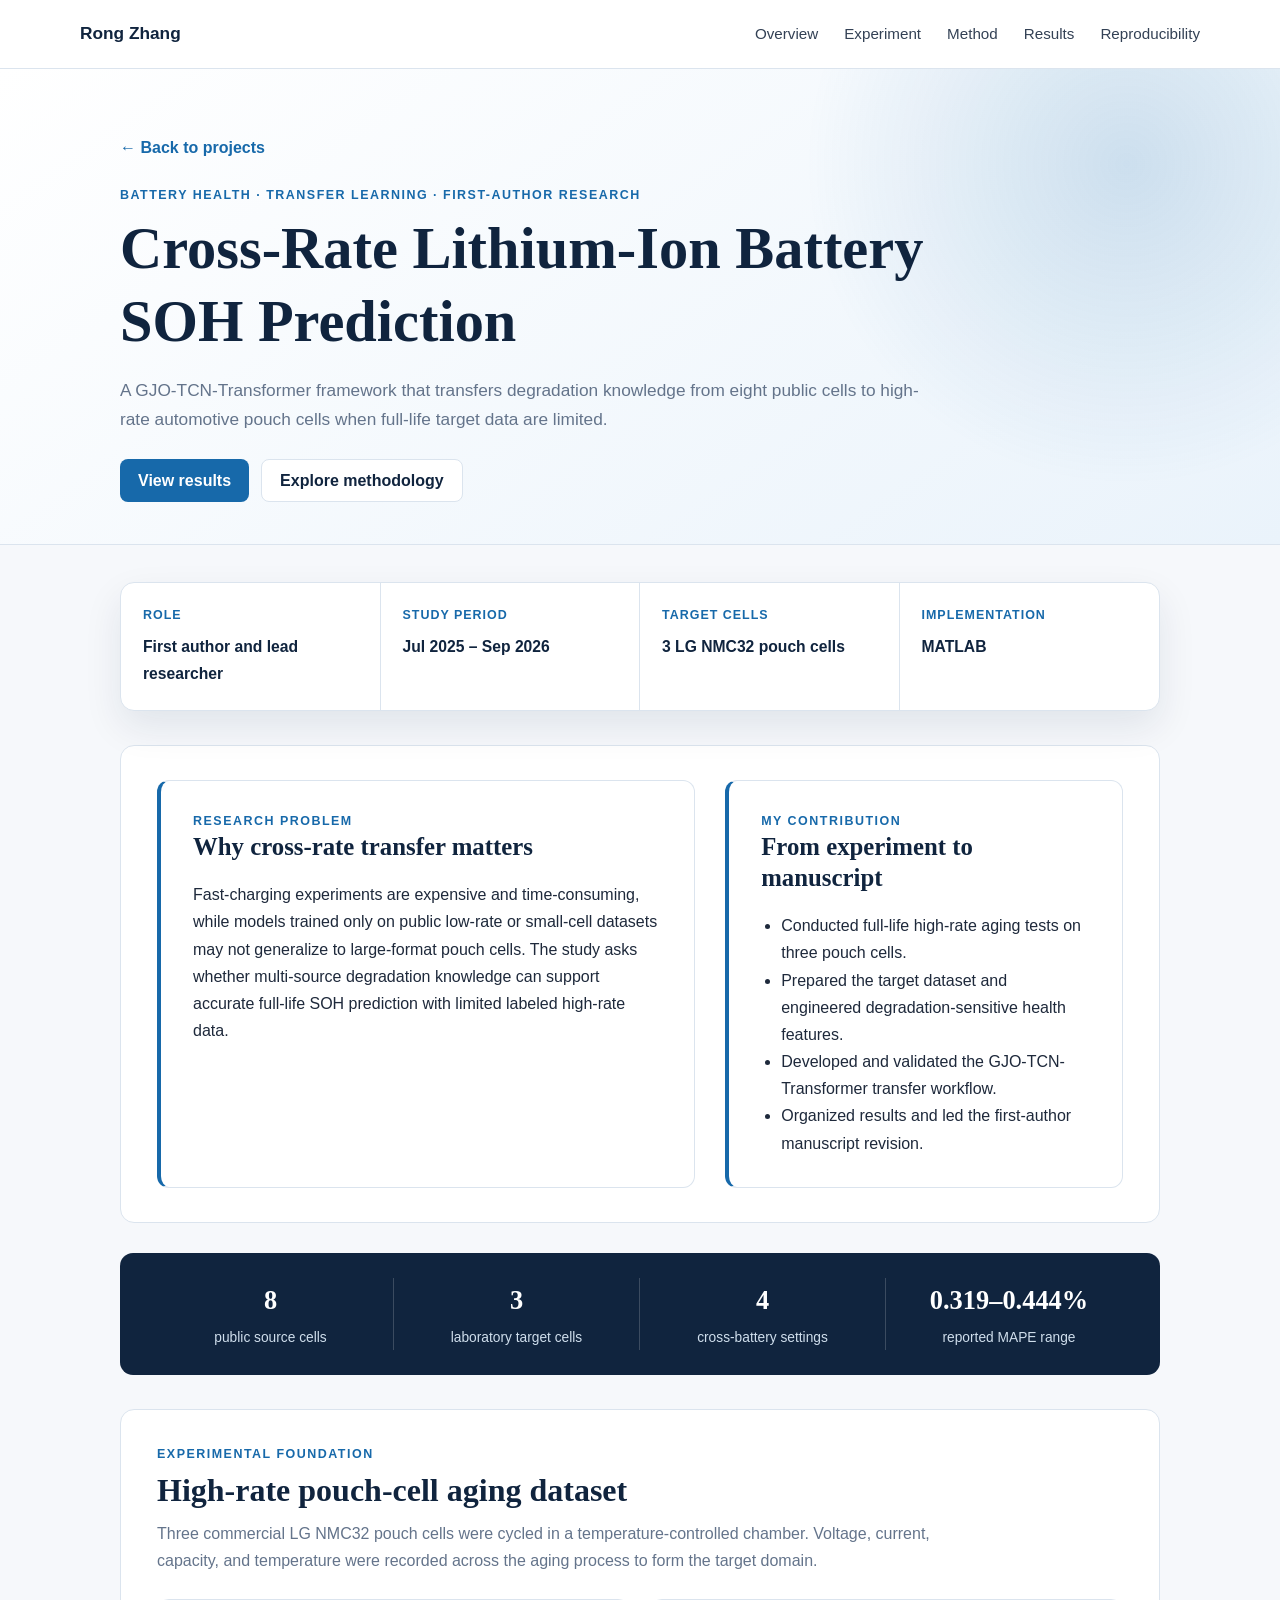
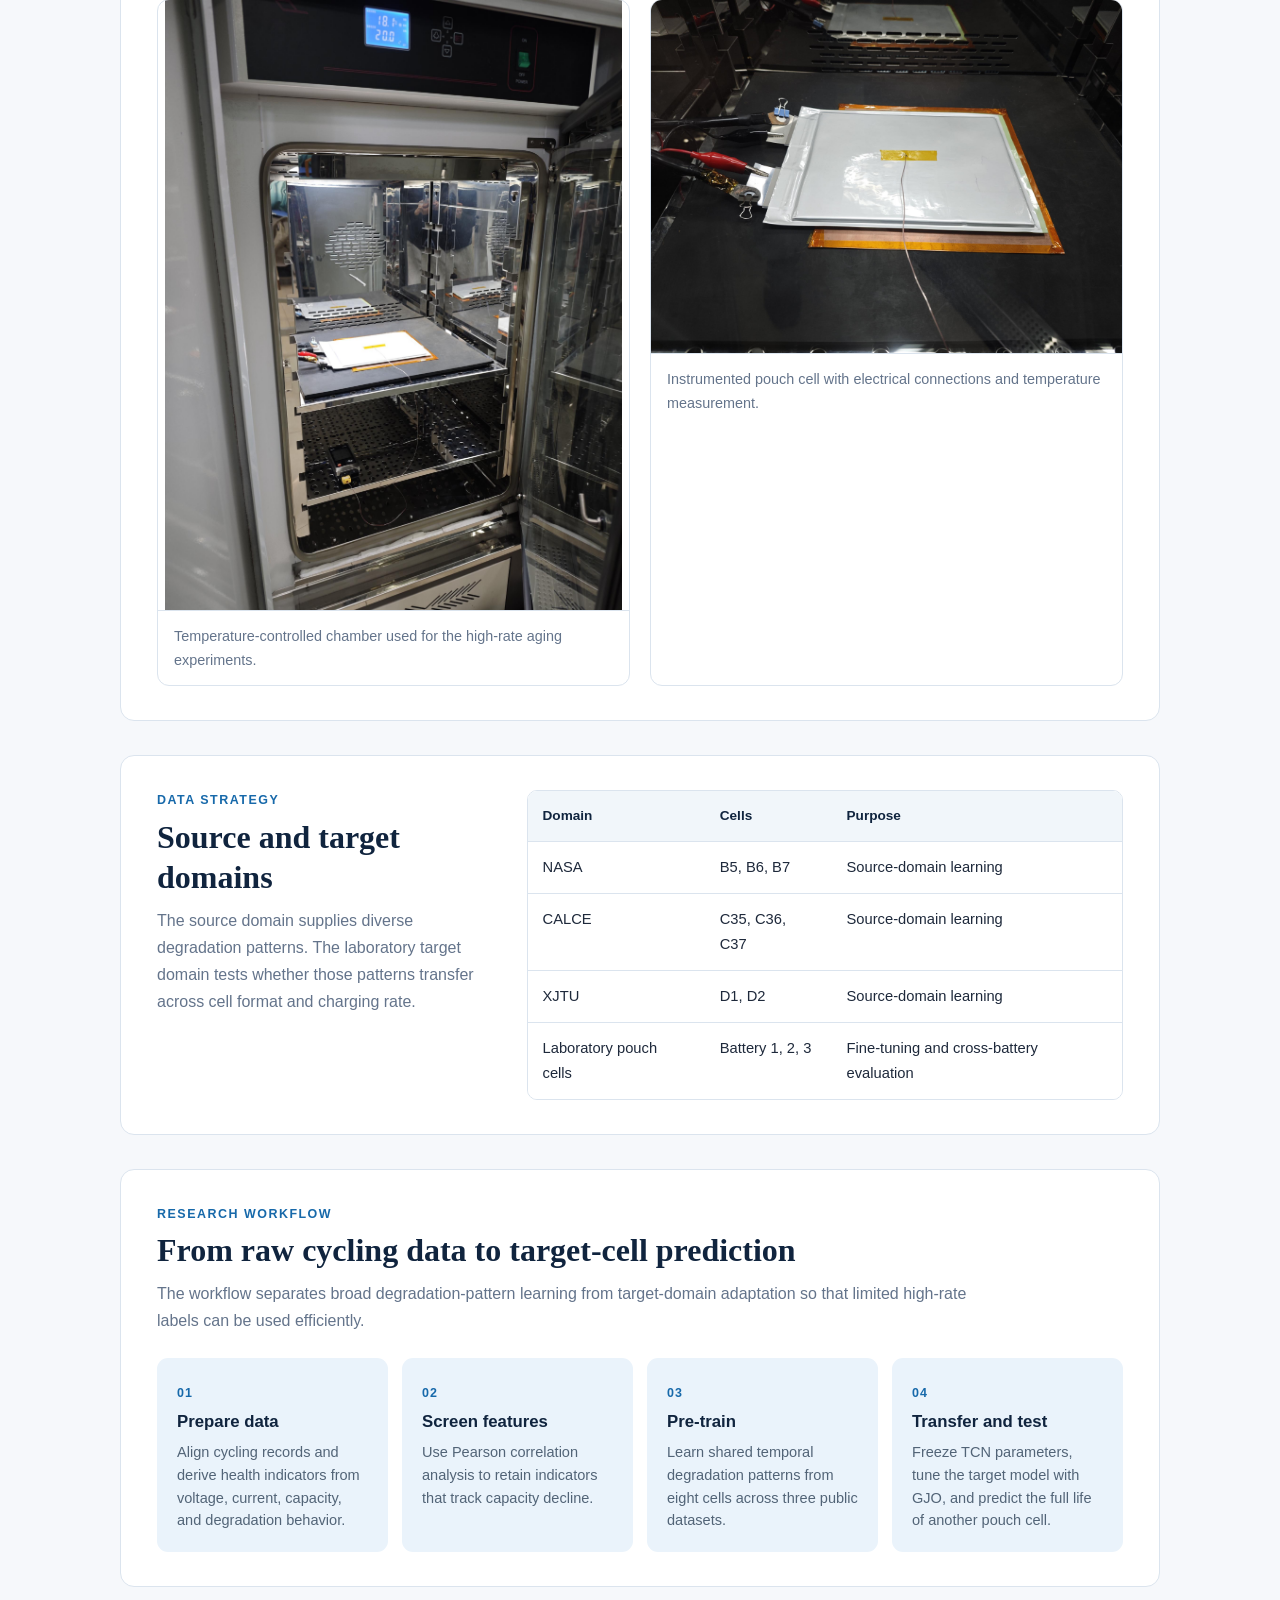
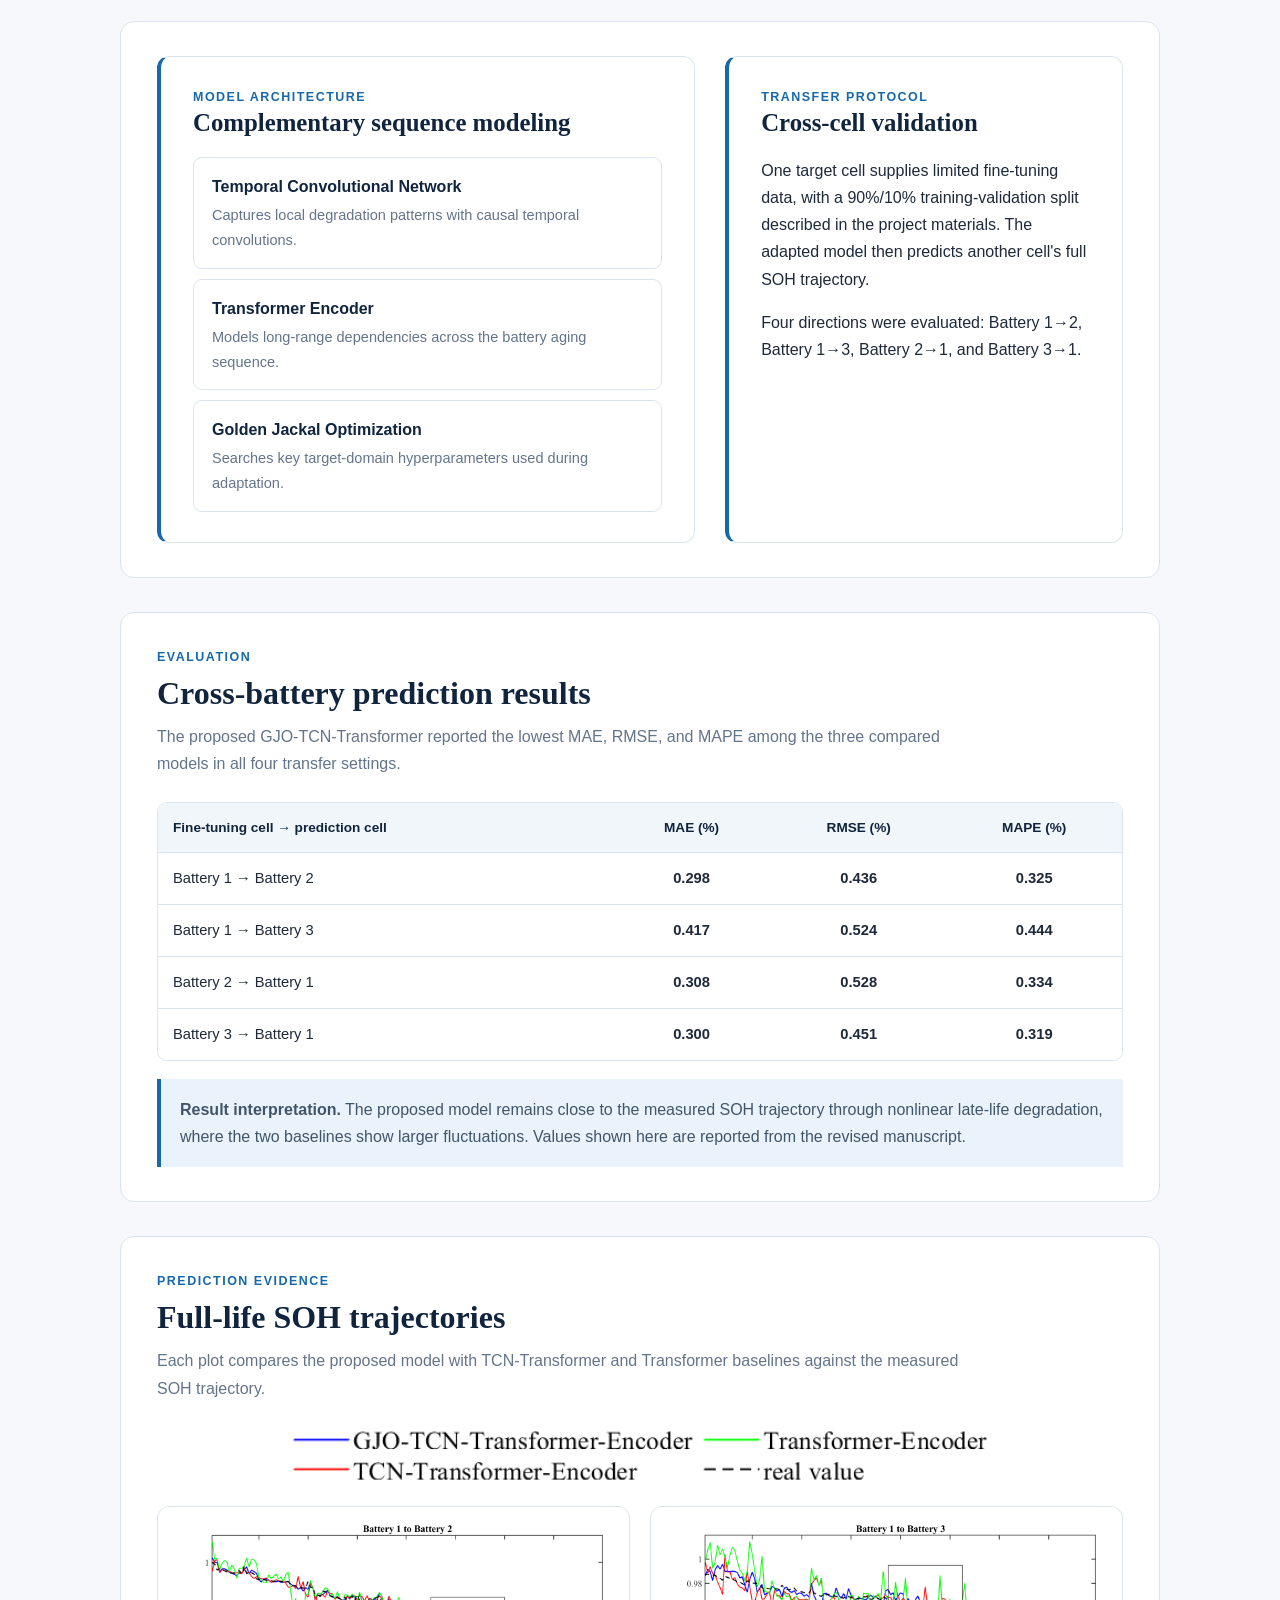
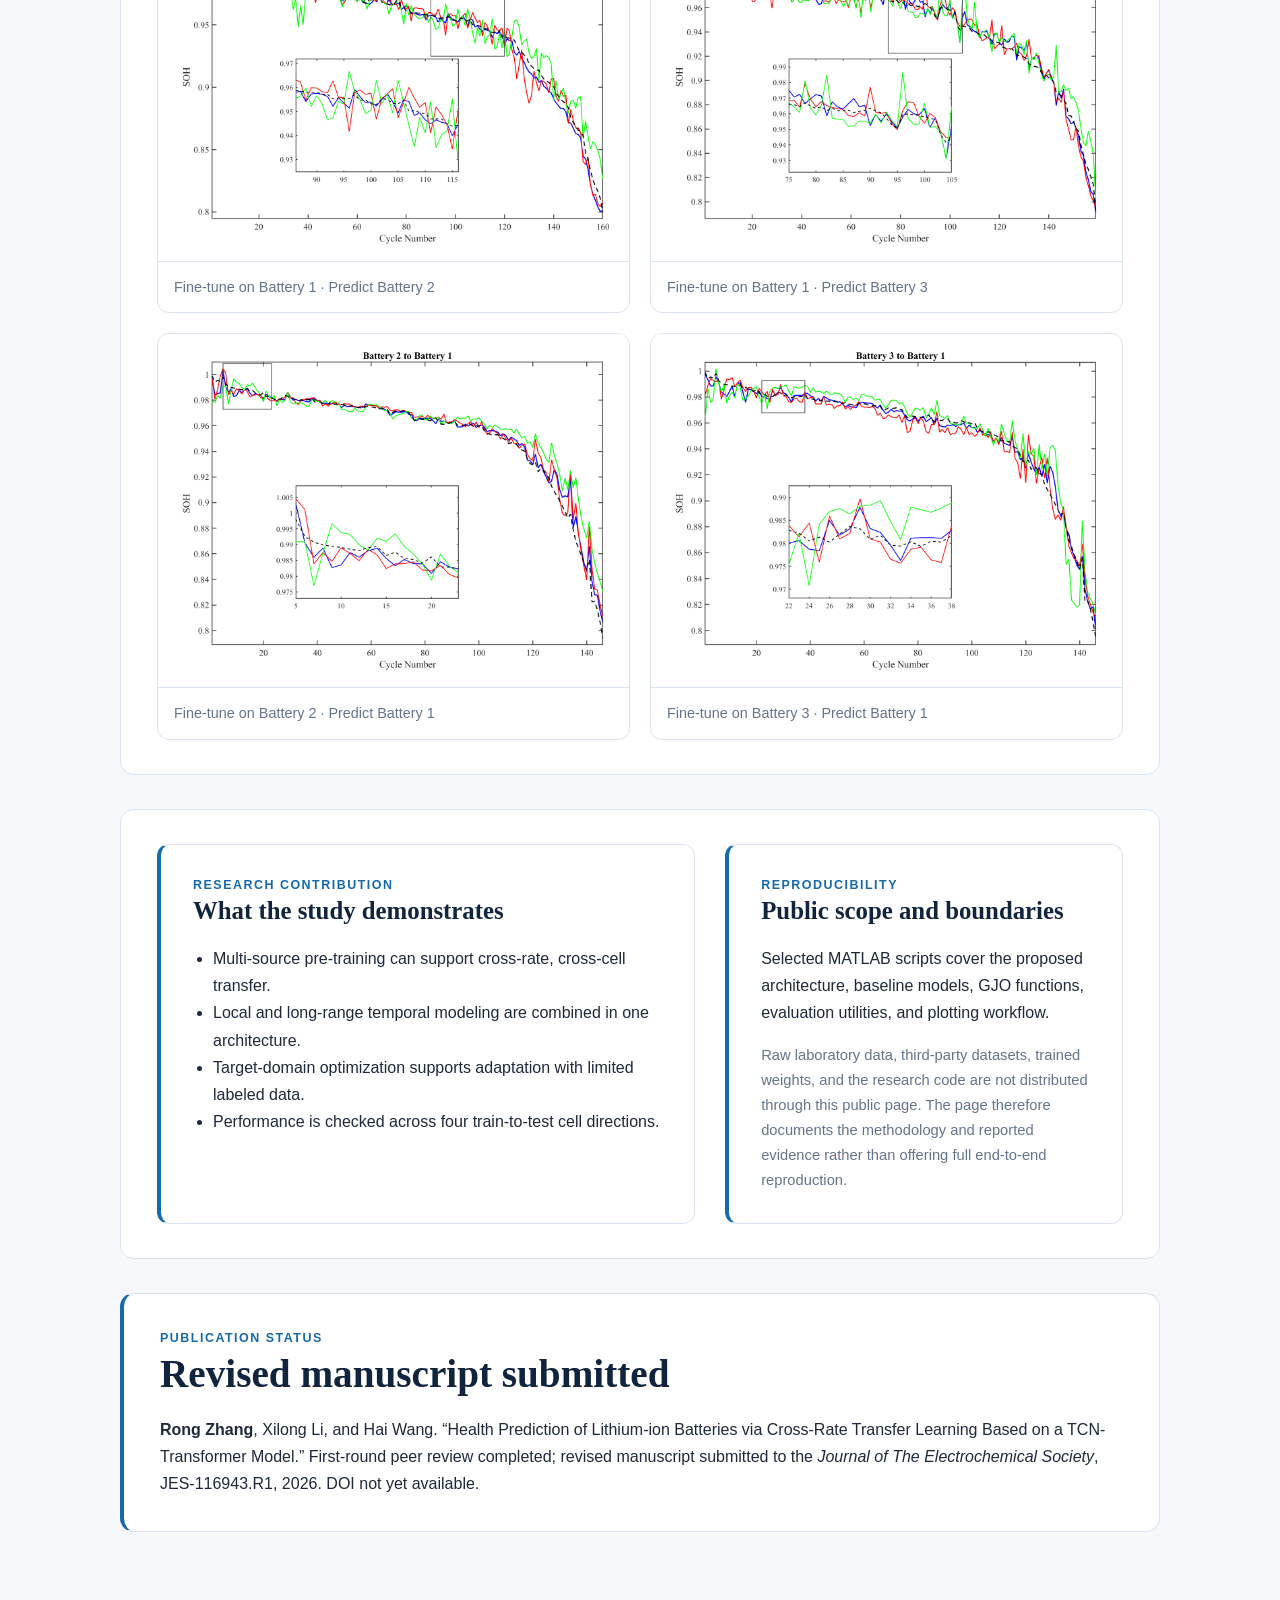
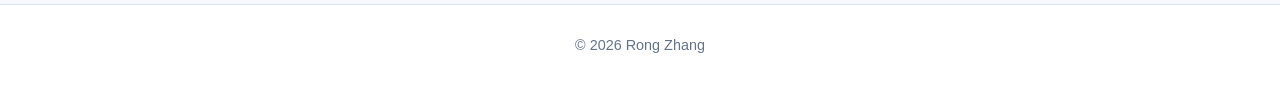
==== commit 05d1be63: "Expand battery SOH research case study" ====
--- a/projects/battery-soh.html
+++ b/projects/battery-soh.html
@@ -3,91 +3,133 @@
 <head>
   <meta charset="utf-8">
   <meta name="viewport" content="width=device-width, initial-scale=1">
+  <meta name="description" content="Rong Zhang's cross-rate lithium-ion battery SOH research: high-rate pouch-cell experiments, transfer learning, GJO-TCN-Transformer modeling, and cross-battery evaluation.">
   <title>Cross-Rate Battery SOH Prediction | Rong Zhang</title>
   <link rel="stylesheet" href="../styles.css">
 </head>
 <body>
-  <header class="site-header"><nav class="nav"><a class="brand" href="../index.html">Rong Zhang</a><div class="nav-links"><a href="../index.html#research">Research</a><a href="../index.html#publication">Publication</a><a href="../index.html#contact">Contact</a></div></nav></header>
+  <header class="site-header">
+    <nav class="nav" aria-label="Primary navigation">
+      <a class="brand" href="../index.html">Rong Zhang</a>
+      <div class="nav-links"><a href="#overview">Overview</a><a href="#experiment">Experiment</a><a href="#method">Method</a><a href="#results">Results</a><a href="#reproducibility">Reproducibility</a></div>
+    </nav>
+  </header>
+
   <main>
-    <div class="detail-hero">
+    <div class="detail-hero battery-detail-hero">
       <div class="container">
         <a class="back-link" href="../index.html#research">← Back to projects</a>
-        <div class="eyebrow">Battery health · Transfer learning</div>
+        <div class="eyebrow">Battery health · Transfer learning · First-author research</div>
         <h1>Cross-Rate Lithium-Ion Battery SOH Prediction</h1>
-        <p class="detail-lead">A GJO-TCN-Transformer framework for transferring degradation knowledge from multi-source public datasets to high-rate pouch-cell state-of-health prediction.</p>
+        <p class="detail-lead">A GJO-TCN-Transformer framework that transfers degradation knowledge from eight public cells to high-rate automotive pouch cells when full-life target data are limited.</p>
+        <div class="hero-actions">
+          <a class="button" href="#results">View results</a>
+          <a class="button secondary" href="#method">Explore methodology</a>
+        </div>
       </div>
     </div>
 
-    <section>
-      <div class="container detail-grid">
-        <div class="detail-panel">
-          <h2>Research question</h2>
-          <p>Can knowledge learned from public battery datasets support accurate full-life SOH prediction when labeled high-rate automotive pouch-cell data are limited?</p>
-          <h2>My contribution</h2>
-          <p>I conducted full-life high-rate tests on three pouch cells, prepared the target-domain dataset, engineered and screened health features, developed the GJO-TCN-Transformer workflow, ran cross-battery validation, and led the first-author manuscript preparation.</p>
-          <h2>Approach</h2>
+    <section id="overview">
+      <div class="container project-facts" aria-label="Project facts">
+        <div><span>Role</span><strong>First author and lead researcher</strong></div>
+        <div><span>Study period</span><strong>Jul 2025 – Sep 2026</strong></div>
+        <div><span>Target cells</span><strong>3 LG NMC32 pouch cells</strong></div>
+        <div><span>Implementation</span><strong>MATLAB</strong></div>
+      </div>
+
+      <div class="container detail-grid detail-section">
+        <div class="detail-panel compact-panel">
+          <div class="eyebrow">Research problem</div>
+          <h2>Why cross-rate transfer matters</h2>
+          <p>Fast-charging experiments are expensive and time-consuming, while models trained only on public low-rate or small-cell datasets may not generalize to large-format pouch cells. The study asks whether multi-source degradation knowledge can support accurate full-life SOH prediction with limited labeled high-rate data.</p>
+        </div>
+        <aside class="detail-panel compact-panel">
+          <div class="eyebrow">My contribution</div>
+          <h2>From experiment to manuscript</h2>
           <ul>
-            <li>Pre-trained a source-domain model using eight public cells.</li>
-            <li>Used a TCN to capture local degradation patterns and a Transformer to model long-term dependencies.</li>
-            <li>Applied Golden Jackal Optimization to tune target-domain adaptation.</li>
-            <li>Evaluated four cross-battery transfer settings using three laboratory pouch cells.</li>
+            <li>Conducted full-life high-rate aging tests on three pouch cells.</li>
+            <li>Prepared the target dataset and engineered degradation-sensitive health features.</li>
+            <li>Developed and validated the GJO-TCN-Transformer transfer workflow.</li>
+            <li>Organized results and led the first-author manuscript revision.</li>
           </ul>
-        </div>
-        <aside class="detail-panel">
-          <h2>Reported results</h2>
-          <p>The proposed model achieved the lowest reported MAE, RMSE, and MAPE in all four transfer settings in the manuscript.</p>
-          <div class="metrics">
-            <div class="metric"><strong>8</strong>source cells</div>
-            <div class="metric"><strong>3</strong>target cells</div>
-            <div class="metric"><strong>0.319–0.444%</strong>MAPE</div>
-          </div>
-          <p class="status">First-round peer review completed; revised manuscript submitted to the <em>Journal of The Electrochemical Society</em>.</p>
         </aside>
       </div>
 
-      <div class="container detail-section">
+      <div class="container result-strip" aria-label="Reported research results">
+        <div><strong>8</strong><span>public source cells</span></div>
+        <div><strong>3</strong><span>laboratory target cells</span></div>
+        <div><strong>4</strong><span>cross-battery settings</span></div>
+        <div><strong>0.319–0.444%</strong><span>reported MAPE range</span></div>
+      </div>
+
+      <div id="experiment" class="container detail-section">
         <div class="section-heading">
-          <div class="eyebrow">Research design</div>
-          <h2>From public-cell knowledge to high-rate prediction</h2>
-          <p>The study separates broad degradation-pattern learning from target-cell adaptation, allowing the model to use limited high-rate aging data more efficiently.</p>
+          <div class="eyebrow">Experimental foundation</div>
+          <h2>High-rate pouch-cell aging dataset</h2>
+          <p>Three commercial LG NMC32 pouch cells were cycled in a temperature-controlled chamber. Voltage, current, capacity, and temperature were recorded across the aging process to form the target domain.</p>
         </div>
-        <div class="process-grid">
-          <article class="process-step"><span>01</span><h3>Source data</h3><p>Health features were extracted from eight cells across NASA, CALCE, and XJTU datasets.</p></article>
-          <article class="process-step"><span>02</span><h3>Feature screening</h3><p>Pearson correlation analysis was used to retain degradation-sensitive health indicators.</p></article>
-          <article class="process-step"><span>03</span><h3>Sequence learning</h3><p>A TCN captured local temporal patterns while a Transformer modeled long-term dependencies.</p></article>
-          <article class="process-step"><span>04</span><h3>Target adaptation</h3><p>TCN parameters were frozen and GJO-guided fine-tuning adapted the model to a high-rate pouch cell.</p></article>
+        <div class="gallery two gallery-contained">
+          <figure><img loading="lazy" src="../assets/battery-chamber.jpg" alt="Pouch cells installed in a temperature-controlled chamber"><figcaption>Temperature-controlled chamber used for the high-rate aging experiments.</figcaption></figure>
+          <figure><img loading="lazy" src="../assets/battery-experiment.jpg" alt="Instrumented LG NMC32 pouch cell"><figcaption>Instrumented pouch cell with electrical connections and temperature measurement.</figcaption></figure>
         </div>
       </div>
 
       <div class="container detail-section split-section">
         <div>
-          <div class="eyebrow">Data</div>
+          <div class="eyebrow">Data strategy</div>
           <h2>Source and target domains</h2>
-          <p class="section-copy">The source domain provides diverse degradation patterns; the target domain tests transfer to large-format cells under high-rate aging.</p>
+          <p class="section-copy">The source domain supplies diverse degradation patterns. The laboratory target domain tests whether those patterns transfer across cell format and charging rate.</p>
         </div>
         <div class="table-wrap">
           <table class="data-table">
             <thead><tr><th>Domain</th><th>Cells</th><th>Purpose</th></tr></thead>
             <tbody>
-              <tr><td>NASA</td><td>B5, B6, B7</td><td>Source feature learning</td></tr>
-              <tr><td>CALCE</td><td>C35, C36, C37</td><td>Source feature learning</td></tr>
-              <tr><td>XJTU</td><td>D1, D2</td><td>Source feature learning</td></tr>
-              <tr><td>Laboratory pouch cells</td><td>Battery 1, 2, 3</td><td>Fine-tuning and evaluation</td></tr>
+              <tr><td>NASA</td><td>B5, B6, B7</td><td>Source-domain learning</td></tr>
+              <tr><td>CALCE</td><td>C35, C36, C37</td><td>Source-domain learning</td></tr>
+              <tr><td>XJTU</td><td>D1, D2</td><td>Source-domain learning</td></tr>
+              <tr><td>Laboratory pouch cells</td><td>Battery 1, 2, 3</td><td>Fine-tuning and cross-battery evaluation</td></tr>
             </tbody>
           </table>
         </div>
       </div>
 
-      <div class="container gallery two">
-        <figure><img src="../assets/battery-experiment.jpg" alt="Instrumented pouch cell"><figcaption>Instrumented pouch cell used for high-rate aging tests.</figcaption></figure>
-        <figure><img src="../assets/battery-soh-result.png" alt="Cross-battery SOH prediction result"><figcaption>Example cross-battery prediction showing the proposed model and baseline trajectories.</figcaption></figure>
+      <div id="method" class="container detail-section">
+        <div class="section-heading">
+          <div class="eyebrow">Research workflow</div>
+          <h2>From raw cycling data to target-cell prediction</h2>
+          <p>The workflow separates broad degradation-pattern learning from target-domain adaptation so that limited high-rate labels can be used efficiently.</p>
+        </div>
+        <div class="process-grid">
+          <article class="process-step"><span>01</span><h3>Prepare data</h3><p>Align cycling records and derive health indicators from voltage, current, capacity, and degradation behavior.</p></article>
+          <article class="process-step"><span>02</span><h3>Screen features</h3><p>Use Pearson correlation analysis to retain indicators that track capacity decline.</p></article>
+          <article class="process-step"><span>03</span><h3>Pre-train</h3><p>Learn shared temporal degradation patterns from eight cells across three public datasets.</p></article>
+          <article class="process-step"><span>04</span><h3>Transfer and test</h3><p>Freeze TCN parameters, tune the target model with GJO, and predict the full life of another pouch cell.</p></article>
+        </div>
       </div>
 
-      <div class="container detail-section">
+      <div class="container detail-section detail-grid">
+        <div class="detail-panel compact-panel">
+          <div class="eyebrow">Model architecture</div>
+          <h2>Complementary sequence modeling</h2>
+          <div class="method-list">
+            <article><strong>Temporal Convolutional Network</strong><p>Captures local degradation patterns with causal temporal convolutions.</p></article>
+            <article><strong>Transformer Encoder</strong><p>Models long-range dependencies across the battery aging sequence.</p></article>
+            <article><strong>Golden Jackal Optimization</strong><p>Searches key target-domain hyperparameters used during adaptation.</p></article>
+          </div>
+        </div>
+        <aside class="detail-panel compact-panel">
+          <div class="eyebrow">Transfer protocol</div>
+          <h2>Cross-cell validation</h2>
+          <p>One target cell supplies limited fine-tuning data, with a 90%/10% training-validation split described in the project materials. The adapted model then predicts another cell's full SOH trajectory.</p>
+          <p>Four directions were evaluated: Battery 1→2, Battery 1→3, Battery 2→1, and Battery 3→1.</p>
+        </aside>
+      </div>
+
+      <div id="results" class="container detail-section">
         <div class="section-heading">
           <div class="eyebrow">Evaluation</div>
           <h2>Cross-battery prediction results</h2>
-          <p>The proposed model achieved the lowest reported MAE, RMSE, and MAPE across all four transfer settings in the manuscript.</p>
+          <p>The proposed GJO-TCN-Transformer reported the lowest MAE, RMSE, and MAPE among the three compared models in all four transfer settings.</p>
         </div>
         <div class="table-wrap">
           <table class="data-table results-table">
@@ -100,24 +142,47 @@
             </tbody>
           </table>
         </div>
-        <div class="insight-box"><strong>Interpretation.</strong> The prediction curves remain close to the measured SOH trajectory during nonlinear late-life degradation, where the baseline models show larger fluctuations.</div>
+        <div class="insight-box"><strong>Result interpretation.</strong> The proposed model remains close to the measured SOH trajectory through nonlinear late-life degradation, where the two baselines show larger fluctuations. Values shown here are reported from the revised manuscript.</div>
       </div>
 
-      <div class="container detail-section detail-grid">
+      <div class="container detail-section prediction-section">
+        <div class="section-heading">
+          <div class="eyebrow">Prediction evidence</div>
+          <h2>Full-life SOH trajectories</h2>
+          <p>Each plot compares the proposed model with TCN-Transformer and Transformer baselines against the measured SOH trajectory.</p>
+        </div>
+        <img class="plot-legend" src="../assets/battery-soh-legend.png" alt="Legend for SOH prediction plots">
+        <div class="gallery two gallery-contained prediction-gallery">
+          <figure><img loading="lazy" src="../assets/battery-soh-result.png" alt="SOH prediction from Battery 1 to Battery 2"><figcaption>Fine-tune on Battery 1 · Predict Battery 2</figcaption></figure>
+          <figure><img loading="lazy" src="../assets/battery-soh-b1-b3.png" alt="SOH prediction from Battery 1 to Battery 3"><figcaption>Fine-tune on Battery 1 · Predict Battery 3</figcaption></figure>
+          <figure><img loading="lazy" src="../assets/battery-soh-b2-b1.png" alt="SOH prediction from Battery 2 to Battery 1"><figcaption>Fine-tune on Battery 2 · Predict Battery 1</figcaption></figure>
+          <figure><img loading="lazy" src="../assets/battery-soh-b3-b1.png" alt="SOH prediction from Battery 3 to Battery 1"><figcaption>Fine-tune on Battery 3 · Predict Battery 1</figcaption></figure>
+        </div>
+      </div>
+
+      <div id="reproducibility" class="container detail-section detail-grid">
         <div class="detail-panel compact-panel">
-          <h2>Technical contribution</h2>
+          <div class="eyebrow">Research contribution</div>
+          <h2>What the study demonstrates</h2>
           <ul>
-            <li>Connected multi-source pre-training with cross-rate, cross-cell transfer.</li>
-            <li>Combined local and long-range temporal feature modeling.</li>
-            <li>Used population-based optimization to support target-domain adaptation.</li>
-            <li>Validated the method under four train-to-test cell combinations.</li>
+            <li>Multi-source pre-training can support cross-rate, cross-cell transfer.</li>
+            <li>Local and long-range temporal modeling are combined in one architecture.</li>
+            <li>Target-domain optimization supports adaptation with limited labeled data.</li>
+            <li>Performance is checked across four train-to-test cell directions.</li>
           </ul>
         </div>
         <aside class="detail-panel compact-panel">
-          <h2>Reproducibility scope</h2>
-          <p>Selected MATLAB scripts cover the model architecture, baselines, optimization functions, evaluation utilities, and plotting workflow.</p>
-          <p class="status">Raw laboratory data, third-party datasets, and trained weights are not distributed. Reported values are taken from the manuscript.</p>
+          <div class="eyebrow">Reproducibility</div>
+          <h2>Public scope and boundaries</h2>
+          <p>Selected MATLAB scripts cover the proposed architecture, baseline models, GJO functions, evaluation utilities, and plotting workflow.</p>
+          <p class="status">Raw laboratory data, third-party datasets, trained weights, and the research code are not distributed through this public page. The page therefore documents the methodology and reported evidence rather than offering full end-to-end reproduction.</p>
         </aside>
+      </div>
+
+      <div class="container detail-section publication-note">
+        <div class="eyebrow">Publication status</div>
+        <h2>Revised manuscript submitted</h2>
+        <p><strong>Rong Zhang</strong>, Xilong Li, and Hai Wang. “Health Prediction of Lithium-ion Batteries via Cross-Rate Transfer Learning Based on a TCN-Transformer Model.” First-round peer review completed; revised manuscript submitted to the <em>Journal of The Electrochemical Society</em>, JES-116943.R1, 2026. DOI not yet available.</p>
       </div>
     </section>
   </main>
--- a/styles.css
+++ b/styles.css
@@ -233,6 +233,7 @@
 .site-footer { padding: 28px 0; border-top: 1px solid var(--line); color: var(--muted); background: #fff; text-align: center; font-size: .9rem; }
 
 .detail-hero { padding: 65px 0 42px; background: linear-gradient(145deg, #fff, #eef5fb); border-bottom: 1px solid var(--line); }
+.battery-detail-hero { background: radial-gradient(circle at 88% 20%, rgba(23,105,170,.17), transparent 27%), linear-gradient(145deg, #fff, #eaf3fb); }
 .back-link { display: inline-block; margin-bottom: 24px; font-weight: 700; }
 .detail-hero h1 { max-width: 900px; font-size: clamp(2.2rem, 5vw, 3.65rem); }
 .detail-lead { max-width: 820px; color: var(--muted); font-size: 1.08rem; }
@@ -279,6 +280,36 @@
 .compact-panel { height: 100%; }
 .compact-panel p:last-child, .compact-panel ul:last-child { margin-bottom: 0; }
 
+.project-facts {
+  display: grid;
+  grid-template-columns: repeat(4, 1fr);
+  overflow: hidden;
+  margin-top: -35px;
+  margin-bottom: 34px;
+  position: relative;
+  z-index: 2;
+  border: 1px solid var(--line);
+  border-radius: 14px;
+  background: #fff;
+  box-shadow: var(--shadow);
+}
+.project-facts div { padding: 22px; border-right: 1px solid var(--line); }
+.project-facts div:last-child { border-right: 0; }
+.project-facts span { display: block; margin-bottom: 6px; color: var(--blue); font-size: .78rem; font-weight: 750; letter-spacing: .08em; text-transform: uppercase; }
+.project-facts strong { color: var(--navy); font-size: .98rem; }
+
+.result-strip { display: grid; grid-template-columns: repeat(4, 1fr); margin-top: 30px; padding: 25px 28px; border-radius: 13px; background: var(--navy); }
+.result-strip div { padding: 0 22px; border-right: 1px solid rgba(255,255,255,.18); text-align: center; }
+.result-strip div:last-child { border-right: 0; }
+.result-strip strong { display: block; color: #fff; font-family: Georgia, serif; font-size: 1.65rem; }
+.result-strip span { color: #cfdeec; font-size: .86rem; }
+
+.gallery-contained { margin-top: 0; }
+.plot-legend { display: block; width: min(100%, 700px); margin: 0 auto 22px; }
+.prediction-gallery img { aspect-ratio: 4 / 3; max-height: none; object-fit: contain; }
+.publication-note { border-left: 4px solid var(--blue); }
+.publication-note p { margin-bottom: 0; }
+
 @media (max-width: 820px) {
   .nav { min-height: 62px; }
   .nav-links { gap: 14px; font-size: .86rem; }
@@ -289,6 +320,11 @@
   .experience-grid { grid-template-columns: 1fr; }
   .education-row { flex-direction: column; gap: 12px; }
   .highlight-grid { grid-template-columns: 1fr; gap: 15px; }
+  .project-facts { grid-template-columns: repeat(2, 1fr); }
+  .project-facts div:nth-child(2) { border-right: 0; }
+  .project-facts div:nth-child(-n+2) { border-bottom: 1px solid var(--line); }
+  .result-strip { grid-template-columns: repeat(2, 1fr); gap: 20px 0; }
+  .result-strip div:nth-child(2) { border-right: 0; }
   .process-grid { grid-template-columns: repeat(2, 1fr); }
   .split-section { grid-template-columns: 1fr; }
   .project-media { min-height: 250px; }
@@ -306,4 +342,10 @@
   .metrics { grid-template-columns: 1fr; }
   .detail-section { padding: 26px 22px; }
   .process-grid { grid-template-columns: 1fr; }
-}
+  .project-facts { grid-template-columns: 1fr; margin-top: -20px; }
+  .project-facts div, .project-facts div:nth-child(2) { border-right: 0; border-bottom: 1px solid var(--line); }
+  .project-facts div:last-child { border-bottom: 0; }
+  .result-strip { grid-template-columns: 1fr; }
+  .result-strip div, .result-strip div:nth-child(2) { padding: 10px 0; border-right: 0; border-bottom: 1px solid rgba(255,255,255,.18); }
+  .result-strip div:last-child { border-bottom: 0; }
+}
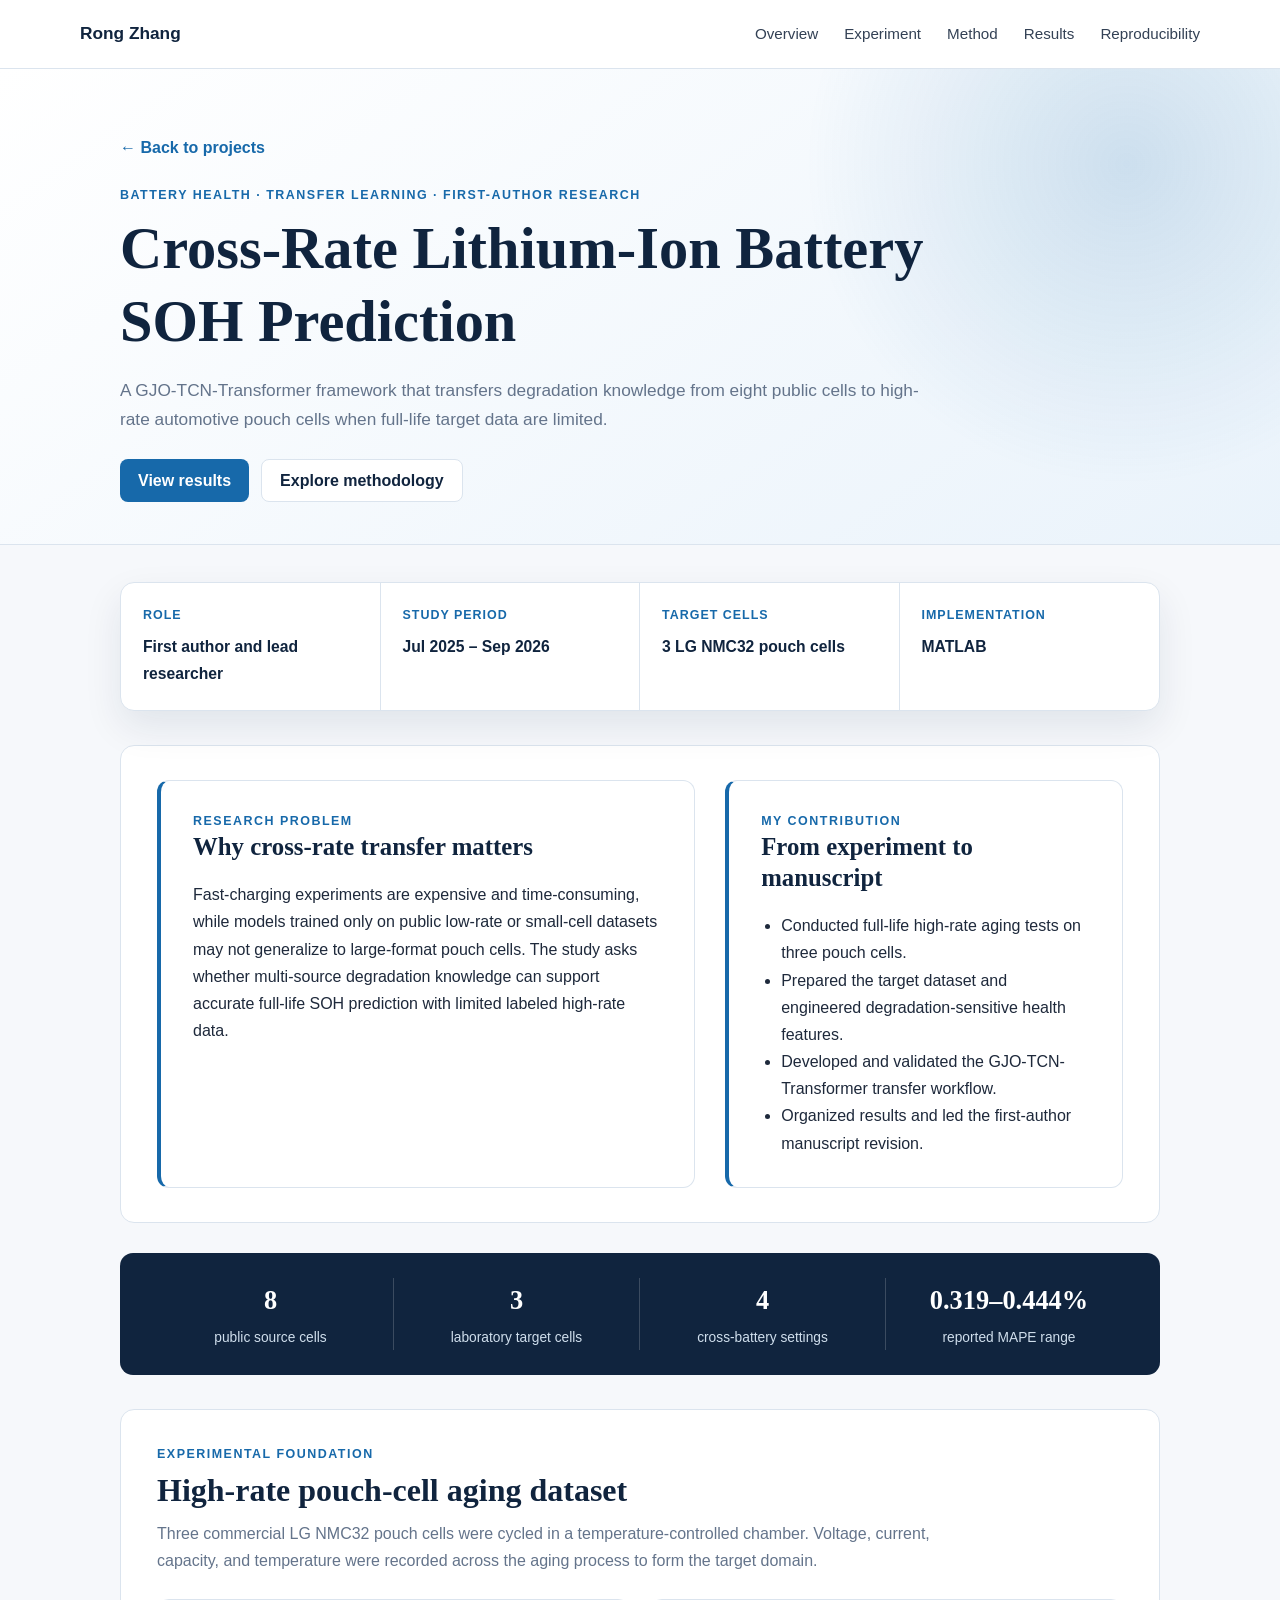
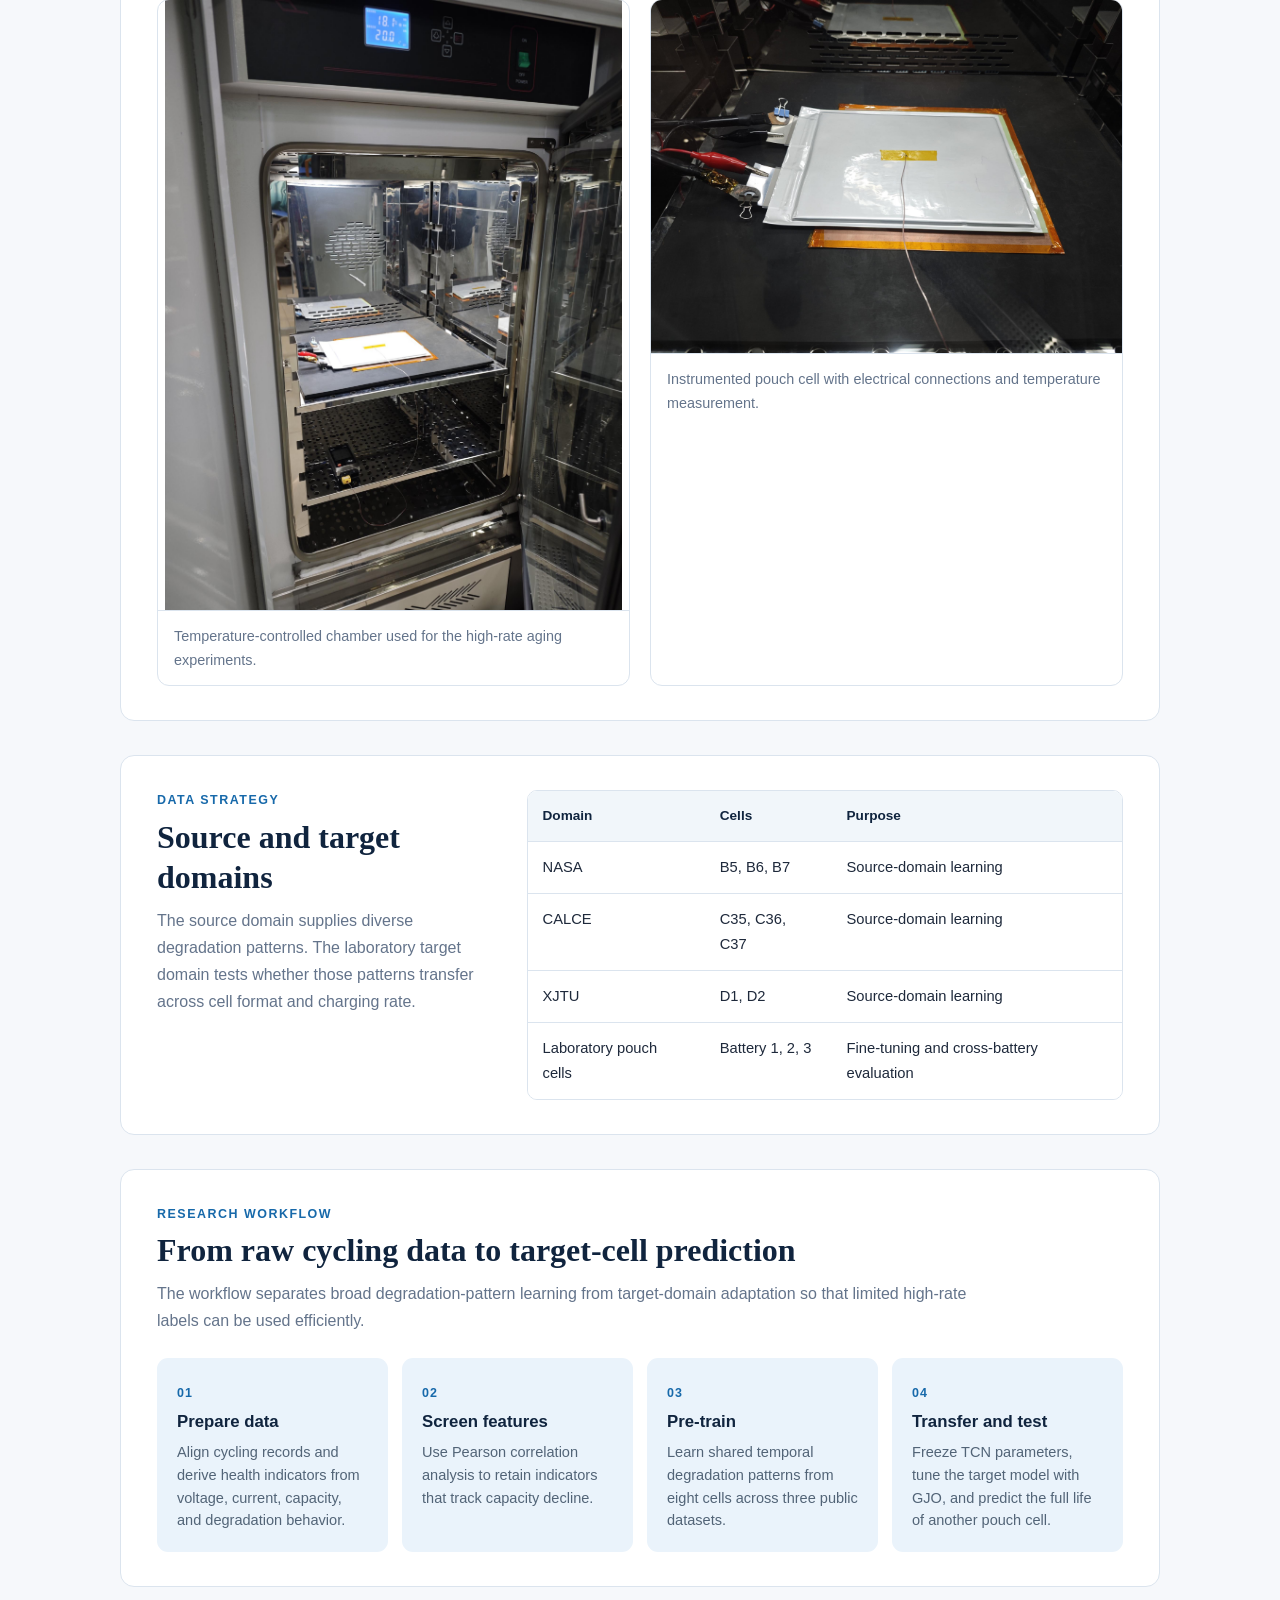
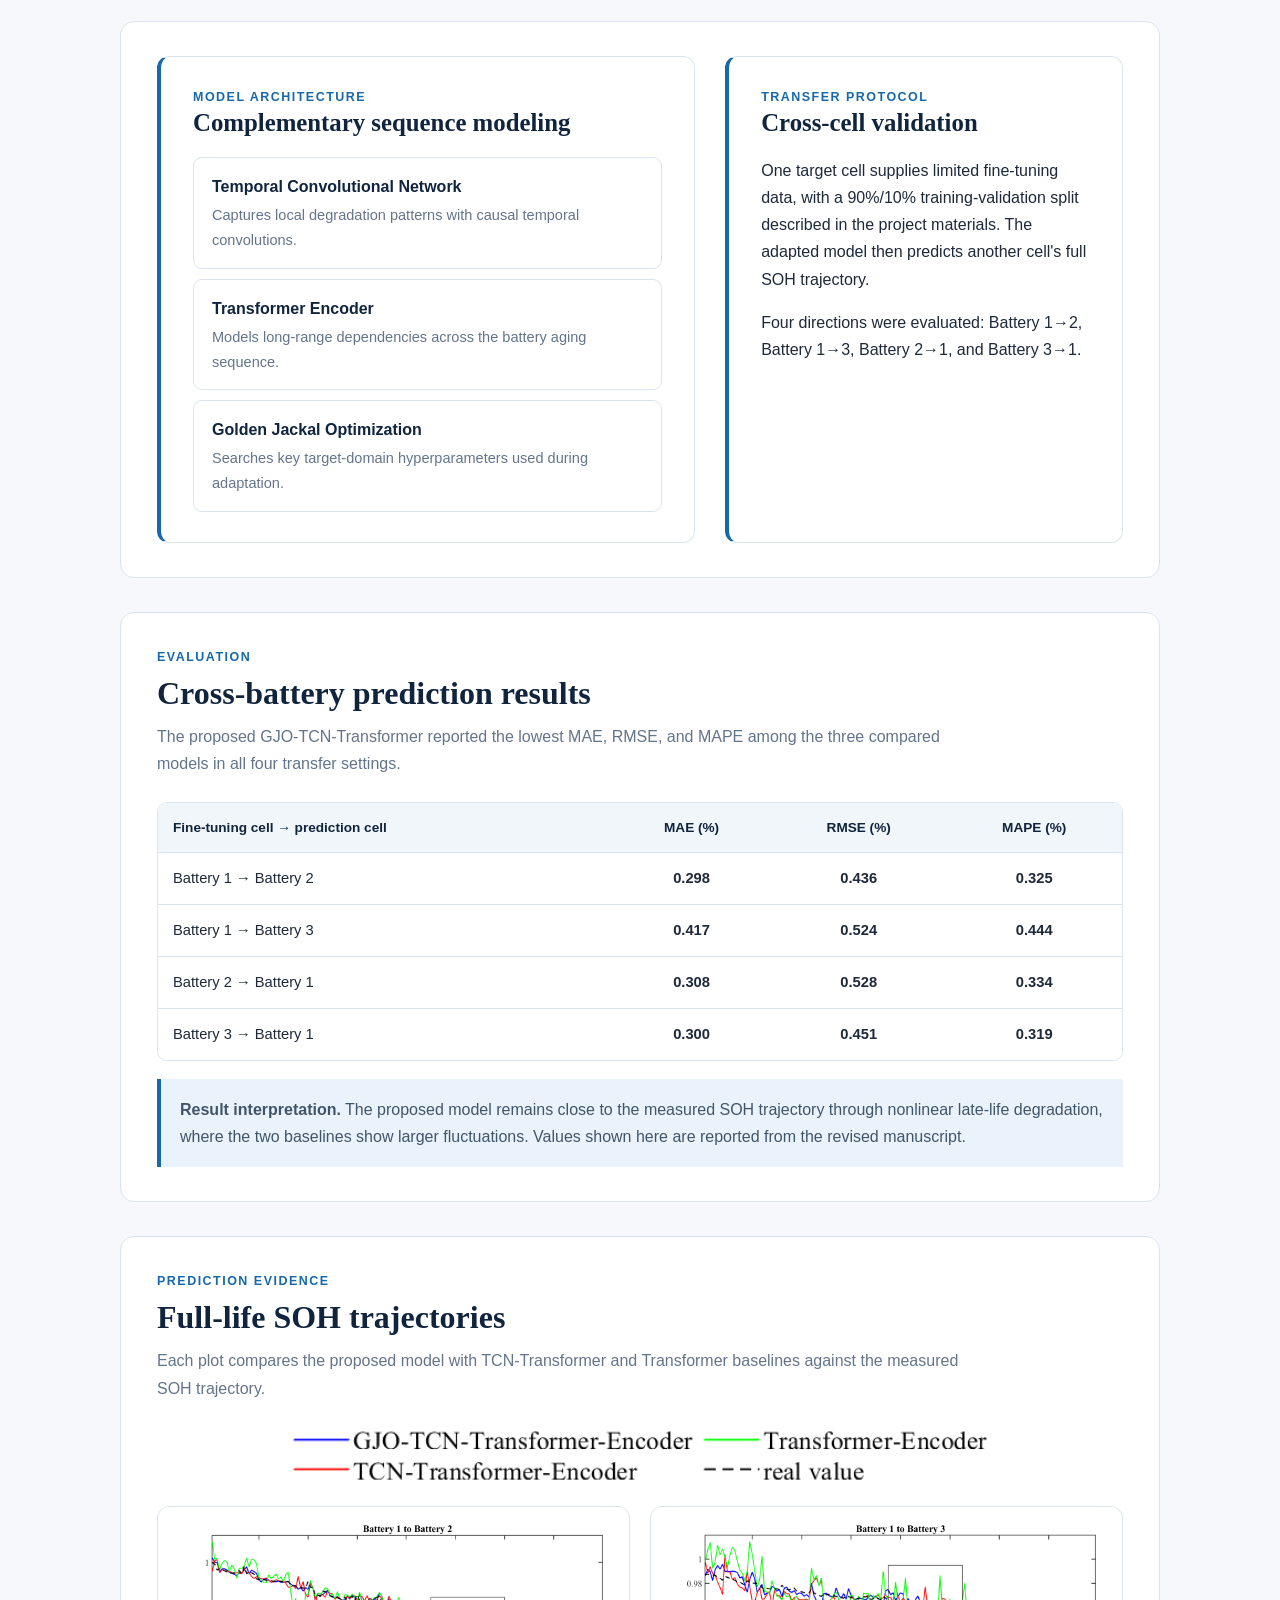
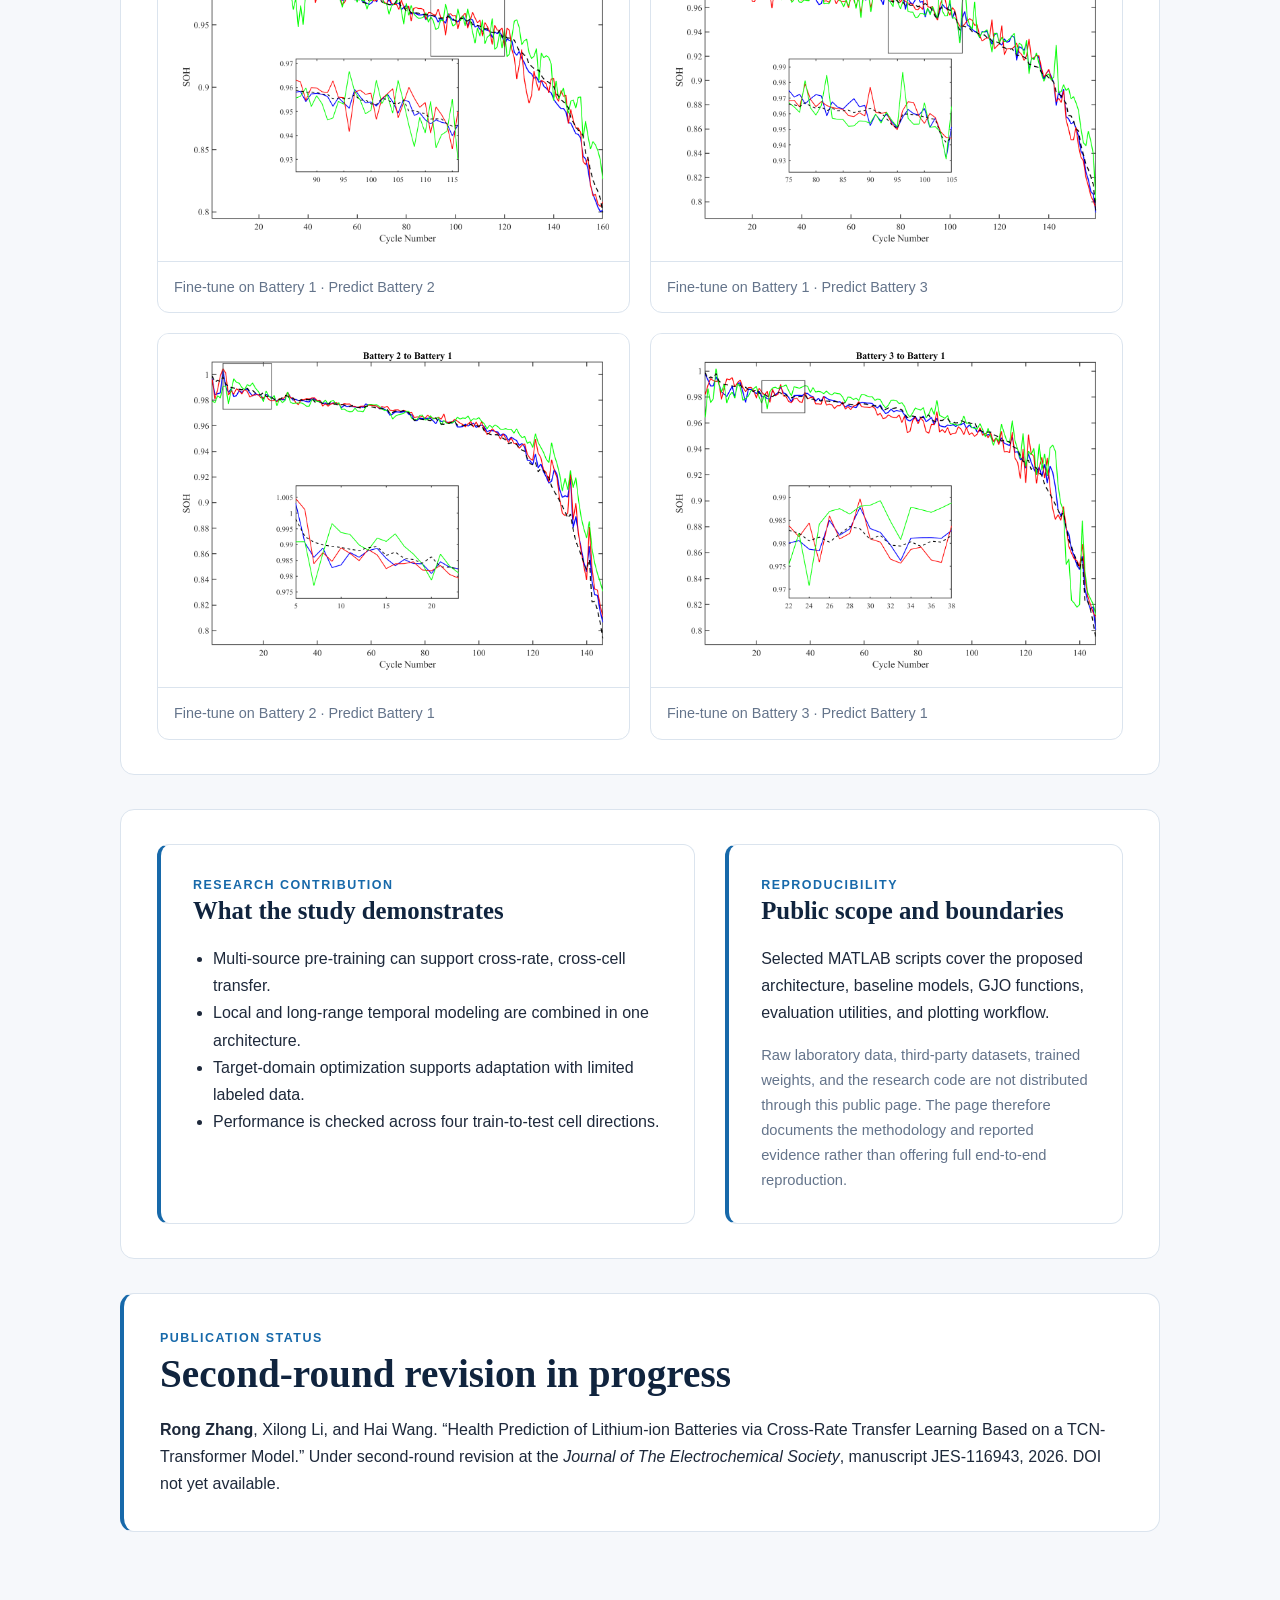
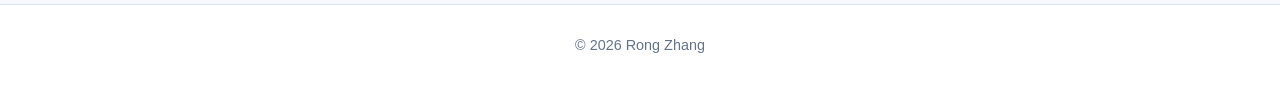
==== commit 43208d9c: "Update battery manuscript revision status" ====
--- a/projects/battery-soh.html
+++ b/projects/battery-soh.html
@@ -181,8 +181,8 @@
 
       <div class="container detail-section publication-note">
         <div class="eyebrow">Publication status</div>
-        <h2>Revised manuscript submitted</h2>
-        <p><strong>Rong Zhang</strong>, Xilong Li, and Hai Wang. “Health Prediction of Lithium-ion Batteries via Cross-Rate Transfer Learning Based on a TCN-Transformer Model.” First-round peer review completed; revised manuscript submitted to the <em>Journal of The Electrochemical Society</em>, JES-116943.R1, 2026. DOI not yet available.</p>
+        <h2>Second-round revision in progress</h2>
+        <p><strong>Rong Zhang</strong>, Xilong Li, and Hai Wang. “Health Prediction of Lithium-ion Batteries via Cross-Rate Transfer Learning Based on a TCN-Transformer Model.” Under second-round revision at the <em>Journal of The Electrochemical Society</em>, manuscript JES-116943, 2026. DOI not yet available.</p>
       </div>
     </section>
   </main>
--- a/styles.css
+++ b/styles.css
@@ -143,6 +143,10 @@
 .project-media.single { grid-template-columns: 1fr; }
 .project-media img { width: 100%; height: 100%; min-height: 330px; object-fit: cover; }
 .project-media img.plot { object-fit: contain; background: #fff; padding: 8px; }
+.project-media.battery-cover { grid-template-columns: 1fr; grid-template-rows: 180px 240px; gap: 14px; padding: 20px; background: #edf3f8; align-content: center; }
+.project-media.battery-cover img { min-height: 0; border-radius: 10px; }
+.project-media.battery-cover img:first-child { object-position: center 54%; }
+.project-media.battery-cover img.plot { padding: 10px; border: 1px solid #dce5ee; }
 .project-content { padding: 36px 34px; display: flex; flex-direction: column; justify-content: center; }
 .project-meta { margin-bottom: 10px; color: var(--blue); font-size: .84rem; font-weight: 750; text-transform: uppercase; letter-spacing: .08em; }
 .project-content p { margin: 0 0 18px; color: var(--muted); }
@@ -234,6 +238,7 @@
 
 .detail-hero { padding: 65px 0 42px; background: linear-gradient(145deg, #fff, #eef5fb); border-bottom: 1px solid var(--line); }
 .battery-detail-hero { background: radial-gradient(circle at 88% 20%, rgba(23,105,170,.17), transparent 27%), linear-gradient(145deg, #fff, #eaf3fb); }
+.phev-detail-hero { background: radial-gradient(circle at 88% 18%, rgba(224,126,45,.17), transparent 28%), linear-gradient(145deg, #fff, #edf4f8); }
 .back-link { display: inline-block; margin-bottom: 24px; font-weight: 700; }
 .detail-hero h1 { max-width: 900px; font-size: clamp(2.2rem, 5vw, 3.65rem); }
 .detail-lead { max-width: 820px; color: var(--muted); font-size: 1.08rem; }
@@ -310,6 +315,19 @@
 .publication-note { border-left: 4px solid var(--blue); }
 .publication-note p { margin-bottom: 0; }
 
+.section-soft { background: #f2f6f9; border-top: 1px solid var(--line); border-bottom: 1px solid var(--line); }
+.embedded-section { margin-top: 30px; }
+.architecture-figure img { max-height: 680px; }
+.model-process { margin-top: 28px; }
+.strategy-grid { display: grid; grid-template-columns: repeat(2, 1fr); gap: 16px; }
+.strategy-grid article { padding: 24px; border: 1px solid var(--line); border-radius: 12px; background: #fff; box-shadow: 0 8px 24px rgba(16,36,62,.05); }
+.strategy-grid span { color: var(--blue); font-size: .76rem; font-weight: 800; letter-spacing: .08em; text-transform: uppercase; }
+.strategy-grid h3 { margin: 7px 0 8px; }
+.strategy-grid p { margin: 0; color: var(--muted); }
+.result-table-wrap { margin-top: 24px; }
+.dp-section { margin-top: 34px; }
+.reproducibility-section { margin-top: 32px; }
+
 @media (max-width: 820px) {
   .nav { min-height: 62px; }
   .nav-links { gap: 14px; font-size: .86rem; }
@@ -327,6 +345,7 @@
   .result-strip div:nth-child(2) { border-right: 0; }
   .process-grid { grid-template-columns: repeat(2, 1fr); }
   .split-section { grid-template-columns: 1fr; }
+  .strategy-grid { grid-template-columns: 1fr; }
   .project-media { min-height: 250px; }
   .project-media img { min-height: 250px; }
 }
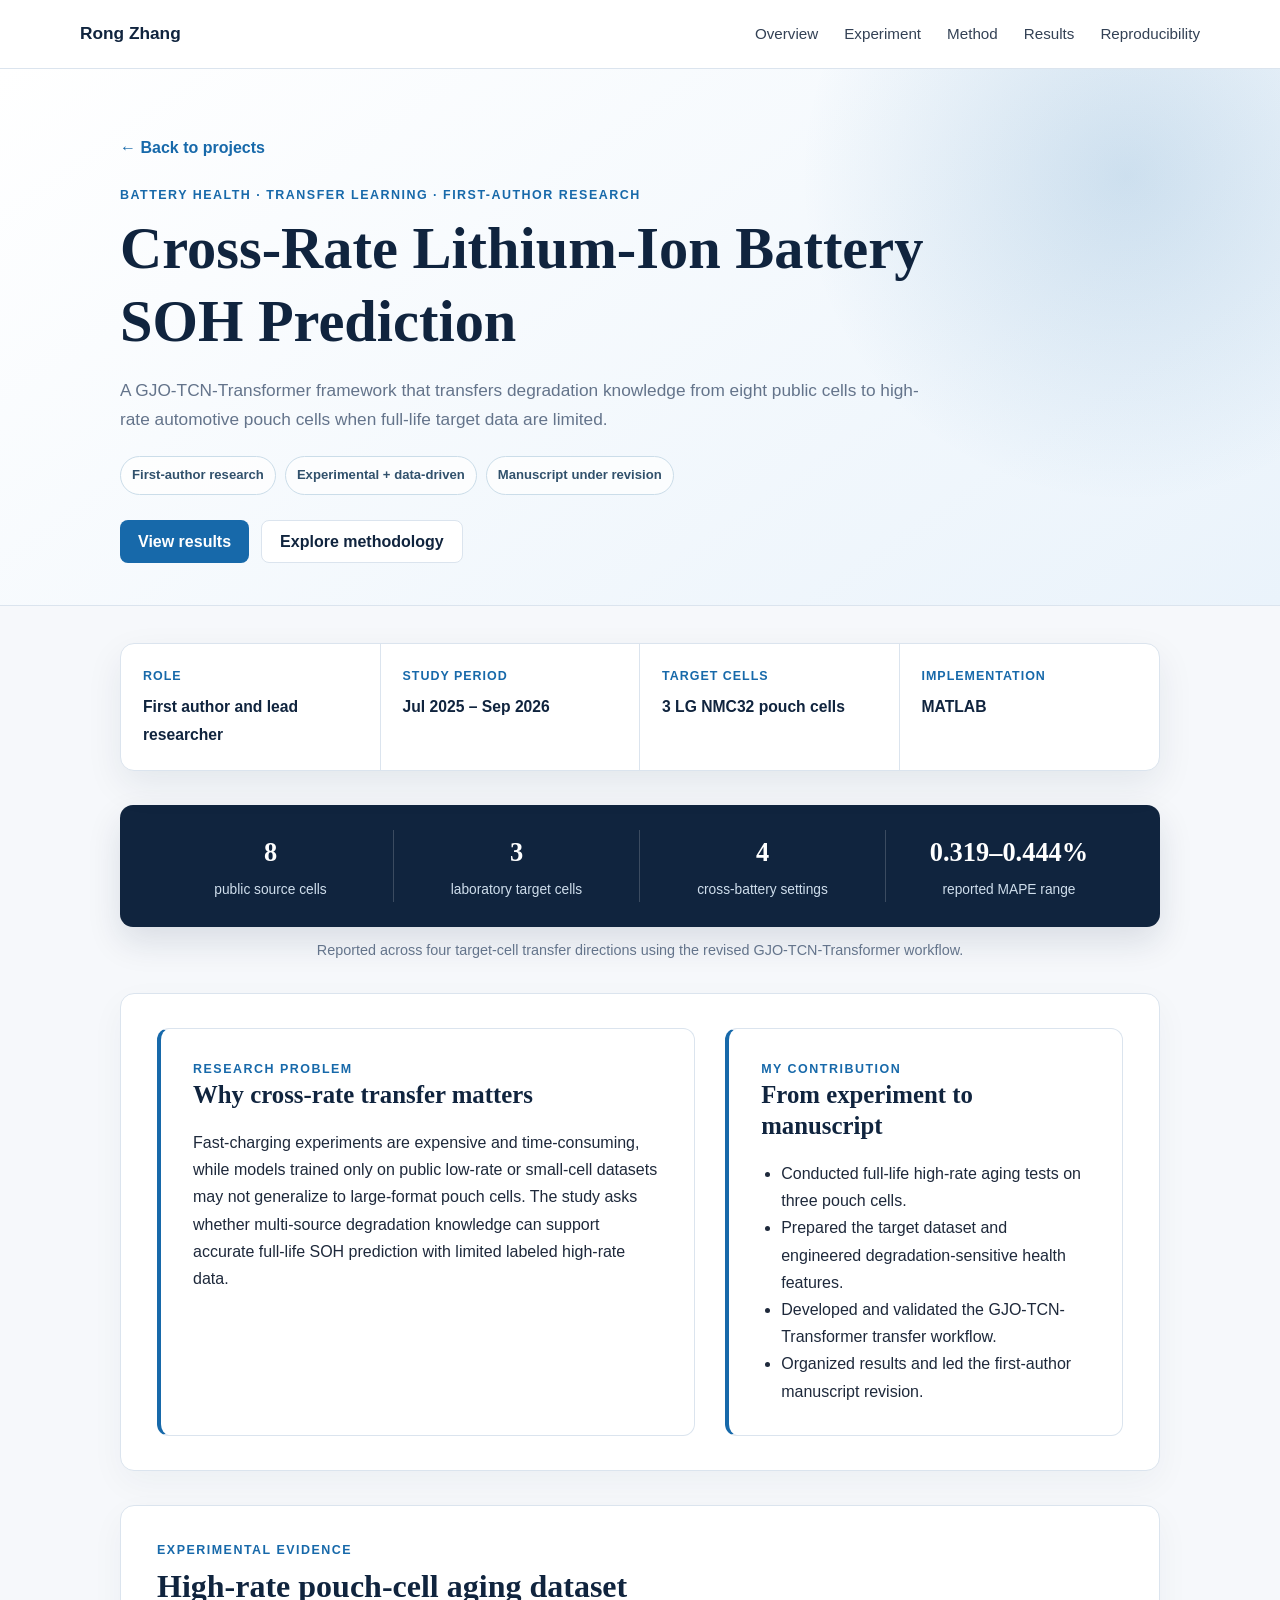
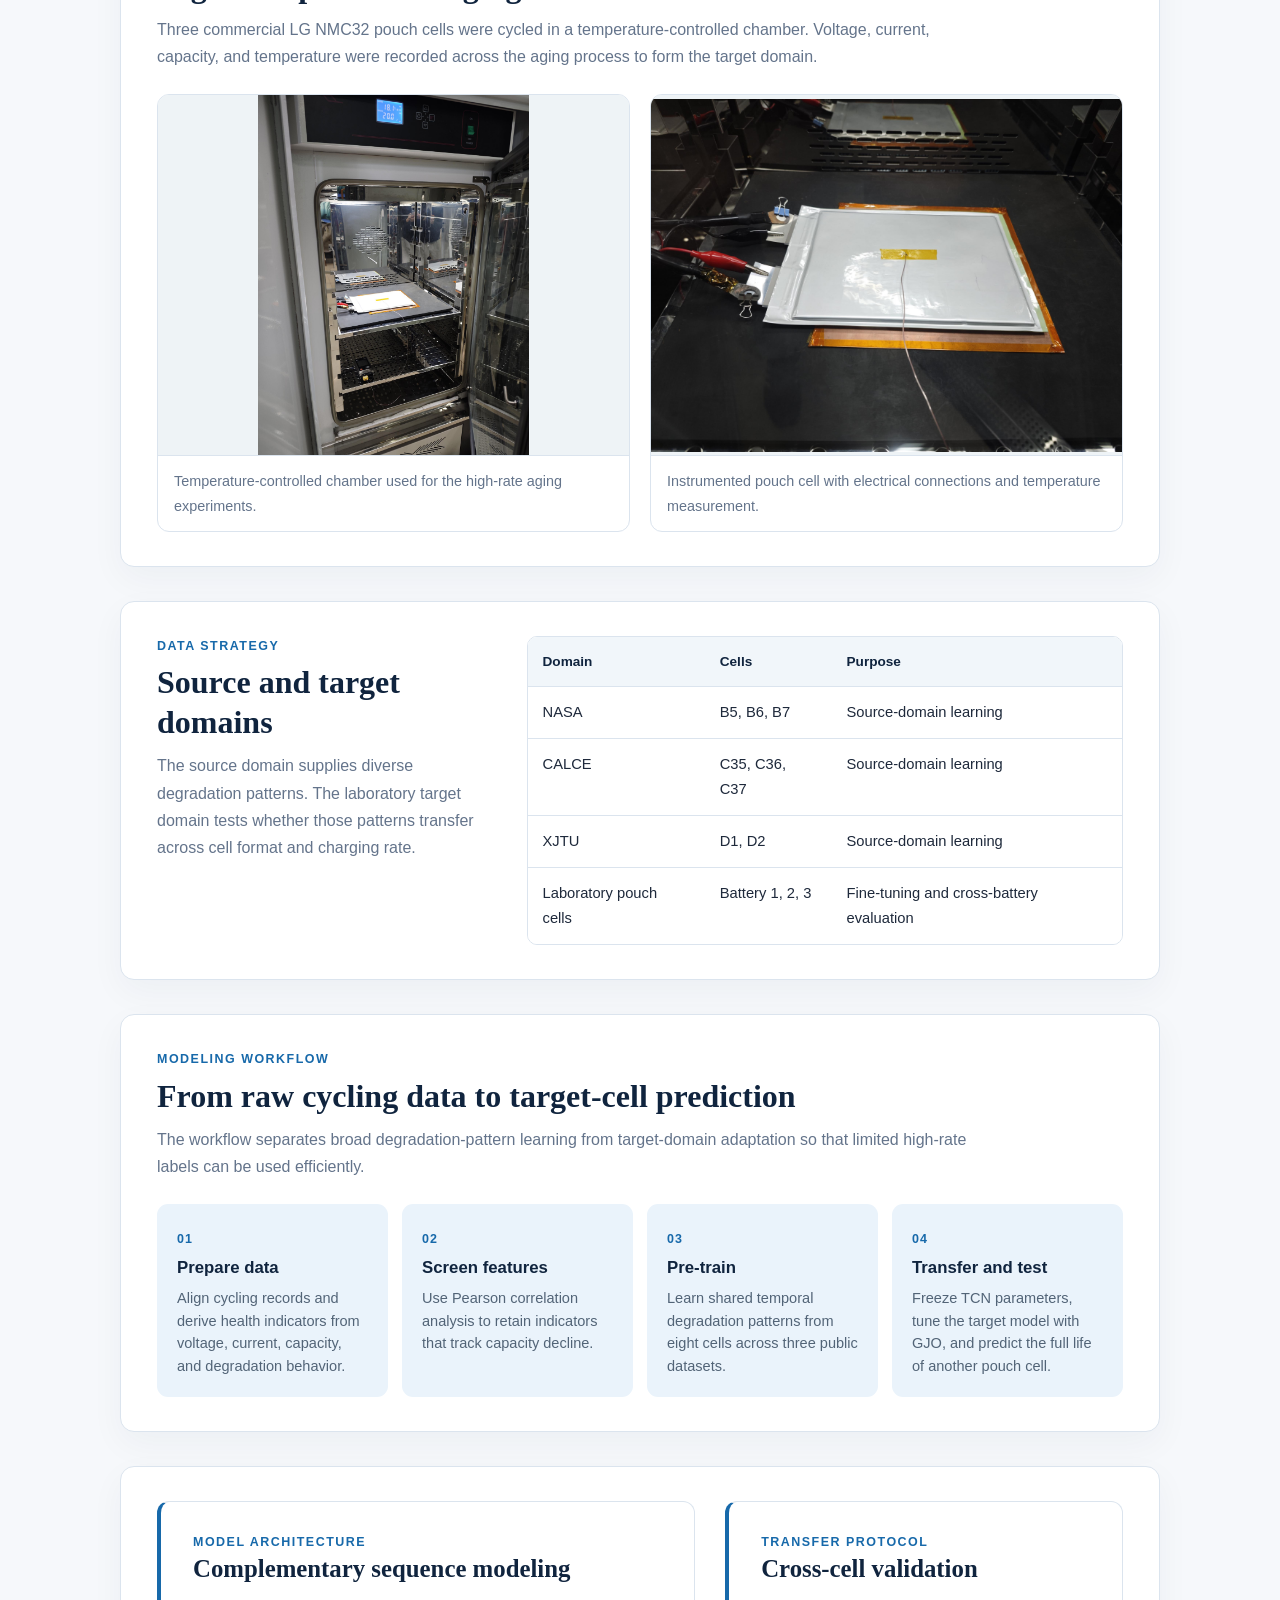
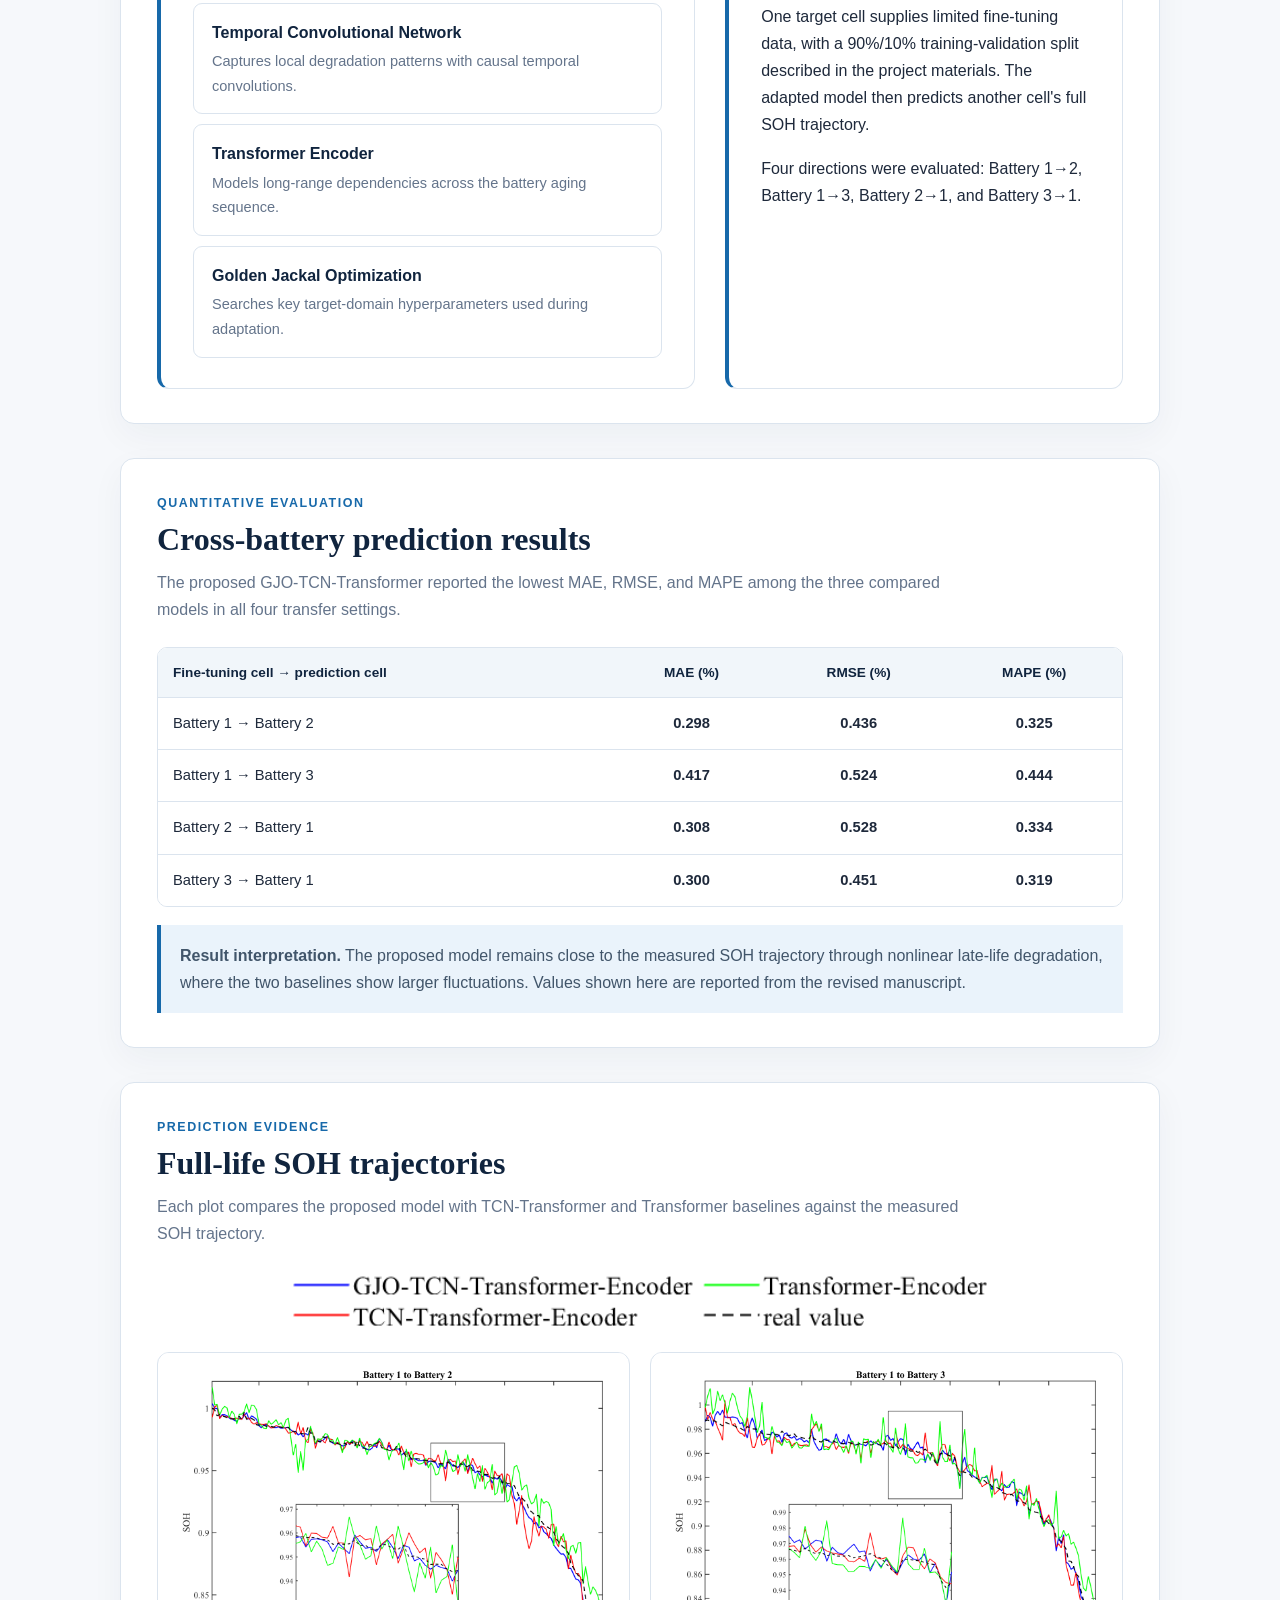
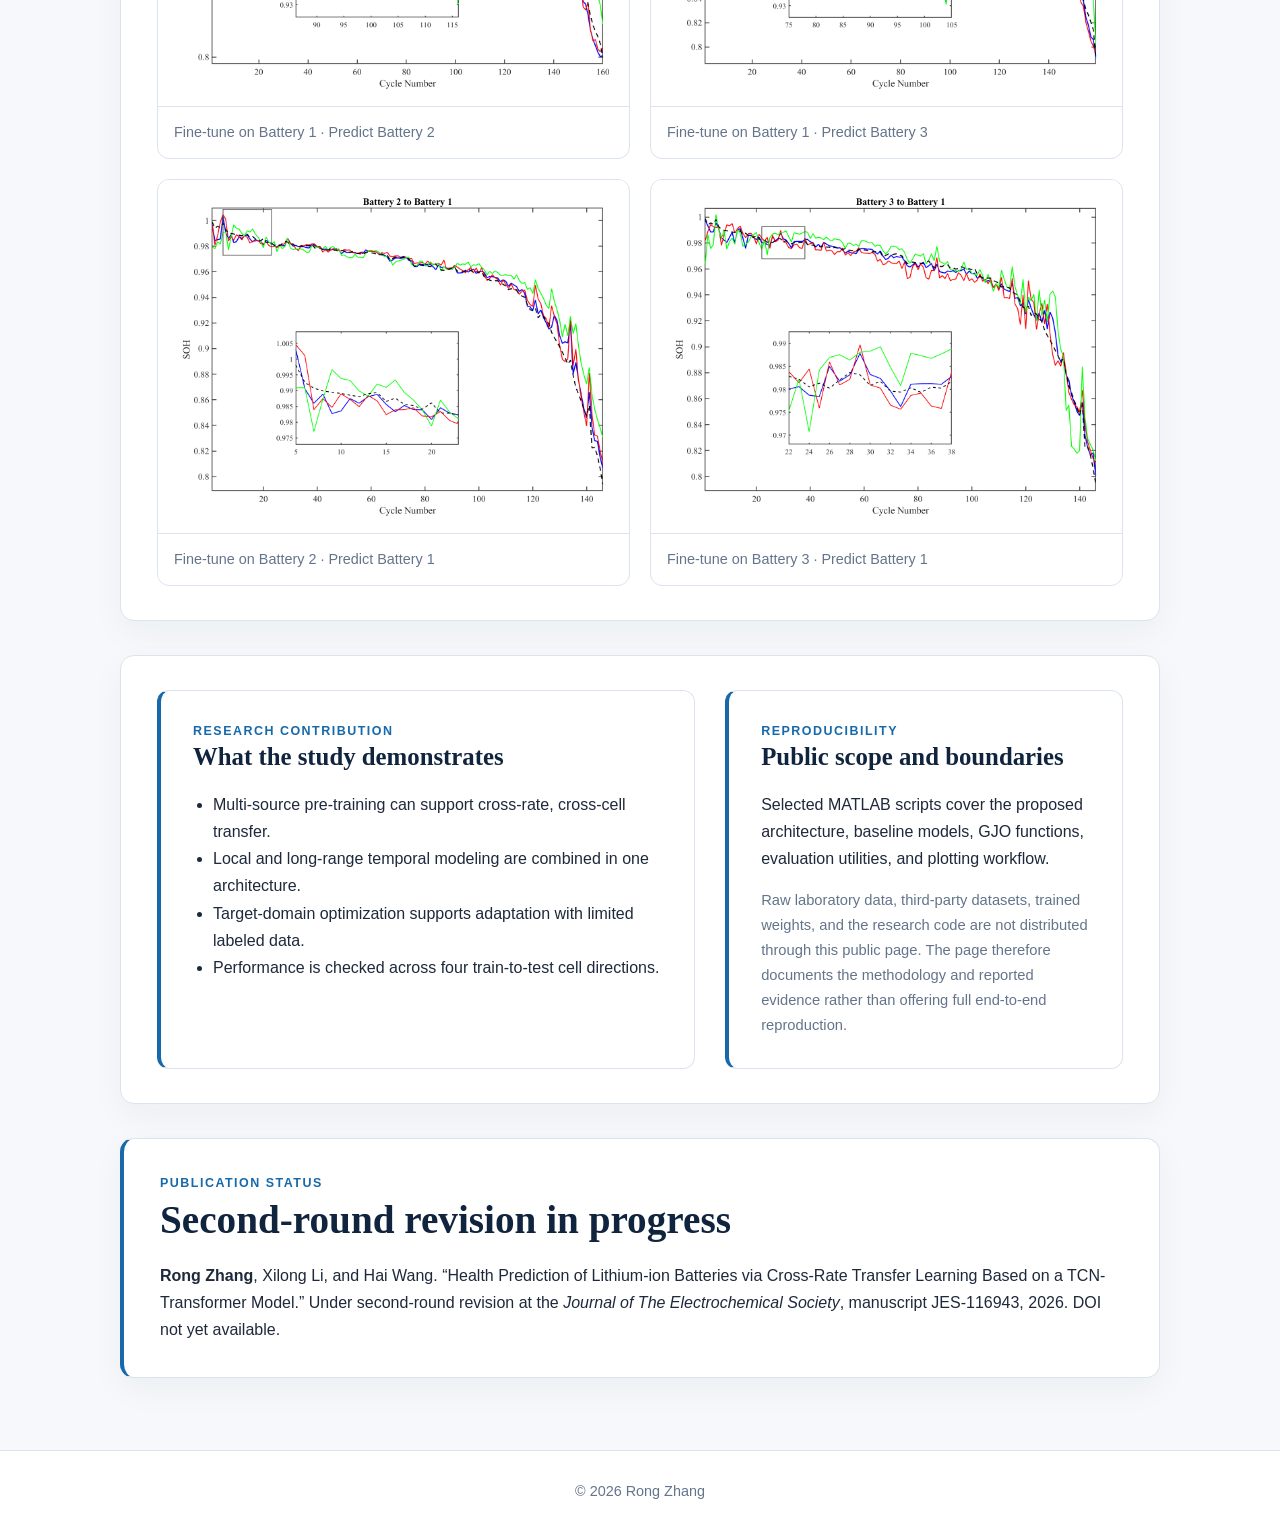
==== commit 6d630cd9: "Unify and polish project pages" ====
--- a/projects/battery-soh.html
+++ b/projects/battery-soh.html
@@ -15,13 +15,14 @@
     </nav>
   </header>
 
-  <main>
+  <main class="project-detail-page battery-page">
     <div class="detail-hero battery-detail-hero">
       <div class="container">
         <a class="back-link" href="../index.html#research">← Back to projects</a>
         <div class="eyebrow">Battery health · Transfer learning · First-author research</div>
         <h1>Cross-Rate Lithium-Ion Battery SOH Prediction</h1>
         <p class="detail-lead">A GJO-TCN-Transformer framework that transfers degradation knowledge from eight public cells to high-rate automotive pouch cells when full-life target data are limited.</p>
+        <div class="detail-meta"><span>First-author research</span><span>Experimental + data-driven</span><span>Manuscript under revision</span></div>
         <div class="hero-actions">
           <a class="button" href="#results">View results</a>
           <a class="button secondary" href="#method">Explore methodology</a>
@@ -36,6 +37,14 @@
         <div><span>Target cells</span><strong>3 LG NMC32 pouch cells</strong></div>
         <div><span>Implementation</span><strong>MATLAB</strong></div>
       </div>
+
+      <div class="container result-strip result-strip-raised" aria-label="Reported research results">
+        <div><strong>8</strong><span>public source cells</span></div>
+        <div><strong>3</strong><span>laboratory target cells</span></div>
+        <div><strong>4</strong><span>cross-battery settings</span></div>
+        <div><strong>0.319–0.444%</strong><span>reported MAPE range</span></div>
+      </div>
+      <p class="container result-context">Reported across four target-cell transfer directions using the revised GJO-TCN-Transformer workflow.</p>
 
       <div class="container detail-grid detail-section">
         <div class="detail-panel compact-panel">
@@ -55,20 +64,13 @@
         </aside>
       </div>
 
-      <div class="container result-strip" aria-label="Reported research results">
-        <div><strong>8</strong><span>public source cells</span></div>
-        <div><strong>3</strong><span>laboratory target cells</span></div>
-        <div><strong>4</strong><span>cross-battery settings</span></div>
-        <div><strong>0.319–0.444%</strong><span>reported MAPE range</span></div>
-      </div>
-
       <div id="experiment" class="container detail-section">
         <div class="section-heading">
-          <div class="eyebrow">Experimental foundation</div>
+          <div class="eyebrow">Experimental evidence</div>
           <h2>High-rate pouch-cell aging dataset</h2>
           <p>Three commercial LG NMC32 pouch cells were cycled in a temperature-controlled chamber. Voltage, current, capacity, and temperature were recorded across the aging process to form the target domain.</p>
         </div>
-        <div class="gallery two gallery-contained">
+        <div class="gallery two gallery-contained battery-experiment-gallery">
           <figure><img loading="lazy" src="../assets/battery-chamber.jpg" alt="Pouch cells installed in a temperature-controlled chamber"><figcaption>Temperature-controlled chamber used for the high-rate aging experiments.</figcaption></figure>
           <figure><img loading="lazy" src="../assets/battery-experiment.jpg" alt="Instrumented LG NMC32 pouch cell"><figcaption>Instrumented pouch cell with electrical connections and temperature measurement.</figcaption></figure>
         </div>
@@ -95,7 +97,7 @@
 
       <div id="method" class="container detail-section">
         <div class="section-heading">
-          <div class="eyebrow">Research workflow</div>
+          <div class="eyebrow">Modeling workflow</div>
           <h2>From raw cycling data to target-cell prediction</h2>
           <p>The workflow separates broad degradation-pattern learning from target-domain adaptation so that limited high-rate labels can be used efficiently.</p>
         </div>
@@ -127,7 +129,7 @@
 
       <div id="results" class="container detail-section">
         <div class="section-heading">
-          <div class="eyebrow">Evaluation</div>
+          <div class="eyebrow">Quantitative evaluation</div>
           <h2>Cross-battery prediction results</h2>
           <p>The proposed GJO-TCN-Transformer reported the lowest MAE, RMSE, and MAPE among the three compared models in all four transfer settings.</p>
         </div>
--- a/styles.css
+++ b/styles.css
@@ -310,6 +310,34 @@
 .result-strip span { color: #cfdeec; font-size: .86rem; }
 
 .gallery-contained { margin-top: 0; }
+.project-detail-page .detail-section { box-shadow: 0 12px 34px rgba(16,36,62,.045); }
+.project-detail-page .project-facts { box-shadow: 0 14px 36px rgba(16,36,62,.08); }
+.detail-meta { display: flex; flex-wrap: wrap; gap: 9px; margin: 22px 0 4px; }
+.detail-meta span { padding: 7px 11px; border: 1px solid #cbdde9; border-radius: 999px; color: #31516c; background: rgba(255,255,255,.72); font-size: .82rem; font-weight: 700; }
+.result-strip-raised { margin-top: 0; box-shadow: 0 15px 34px rgba(16,36,62,.12); }
+.result-context { margin-top: 11px; margin-bottom: 30px; color: var(--muted); font-size: .9rem; text-align: center; }
+.result-context + .detail-section { margin-top: 18px; }
+.project-intro-grid { margin-top: 0; }
+.battery-experiment-gallery img { height: 360px; object-fit: contain; background: #eef3f6; }
+.reflection-grid { margin-top: 34px; }
+.followme-hero { background: radial-gradient(circle at 88% 18%, rgba(23,105,170,.14), transparent 28%), linear-gradient(145deg, #fff, #edf5fa); }
+.followme-route { display: grid; grid-template-columns: 1fr auto 1fr auto 1fr auto 1fr; gap: 12px; align-items: stretch; }
+.followme-route article { padding: 21px 19px; border: 1px solid #d7e4ed; border-radius: 12px; background: #f5f9fc; }
+.followme-route span { color: var(--blue); font-size: .75rem; font-weight: 800; letter-spacing: .08em; text-transform: uppercase; }
+.followme-route h3 { margin: 8px 0 7px; font-size: 1rem; }
+.followme-route p { margin: 0; color: var(--muted); font-size: .88rem; line-height: 1.55; }
+.followme-route i { align-self: center; color: #8aa7bc; font-style: normal; font-size: 1.35rem; }
+.followme-node-flow { display: flex; flex-wrap: wrap; gap: 10px; align-items: center; margin-top: 18px; padding: 15px 18px; border-radius: 10px; background: var(--navy); color: #d9e7f2; }
+.followme-node-flow strong { margin-right: 7px; color: #fff; }
+.followme-node-flow code { padding: 5px 8px; border-radius: 6px; background: rgba(255,255,255,.1); color: #fff; font-size: .84rem; }
+.followme-node-flow b { color: #7fc6f3; }
+.followme-platform-grid { grid-template-columns: 1.1fr .9fr; align-items: stretch; }
+.followme-specs { display: grid; grid-template-columns: 1fr 1fr; gap: 10px; margin-top: 20px; }
+.followme-specs span { padding: 13px 14px; border: 1px solid var(--line); border-radius: 9px; color: var(--muted); font-size: .86rem; }
+.followme-specs strong { display: block; margin-bottom: 3px; color: var(--navy); }
+.followme-platform-photo figure { height: 100%; }
+.followme-platform-photo img { height: 390px; object-fit: contain; background: #eef3f6; }
+.followme-evidence-chart img { max-height: none; }
 .plot-legend { display: block; width: min(100%, 700px); margin: 0 auto 22px; }
 .prediction-gallery img { aspect-ratio: 4 / 3; max-height: none; object-fit: contain; }
 .publication-note { border-left: 4px solid var(--blue); }
@@ -346,6 +374,9 @@
   .process-grid { grid-template-columns: repeat(2, 1fr); }
   .split-section { grid-template-columns: 1fr; }
   .strategy-grid { grid-template-columns: 1fr; }
+  .followme-route { grid-template-columns: 1fr 1fr; }
+  .followme-route i { display: none; }
+  .followme-platform-grid { grid-template-columns: 1fr; }
   .project-media { min-height: 250px; }
   .project-media img { min-height: 250px; }
 }
@@ -365,6 +396,7 @@
   .project-facts div, .project-facts div:nth-child(2) { border-right: 0; border-bottom: 1px solid var(--line); }
   .project-facts div:last-child { border-bottom: 0; }
   .result-strip { grid-template-columns: 1fr; }
+  .followme-route, .followme-specs { grid-template-columns: 1fr; }
   .result-strip div, .result-strip div:nth-child(2) { padding: 10px 0; border-right: 0; border-bottom: 1px solid rgba(255,255,255,.18); }
   .result-strip div:last-child { border-bottom: 0; }
 }
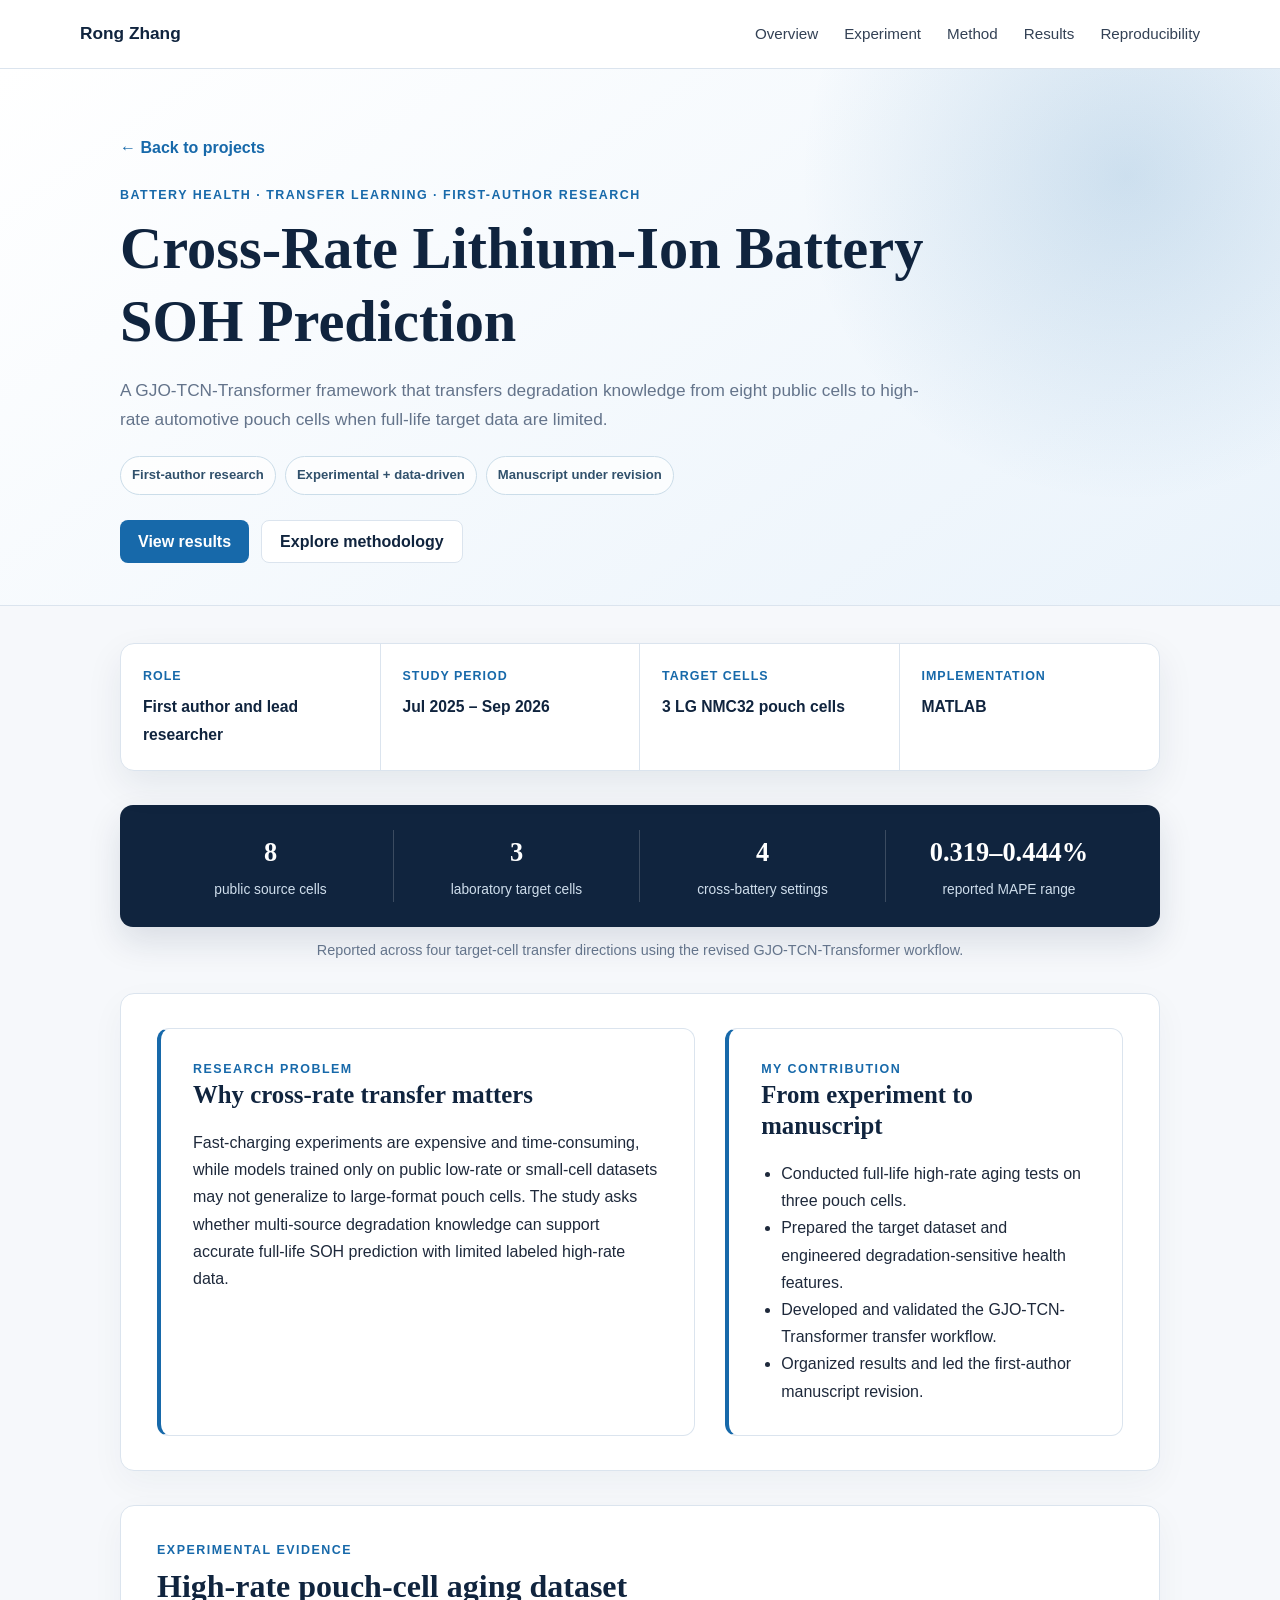
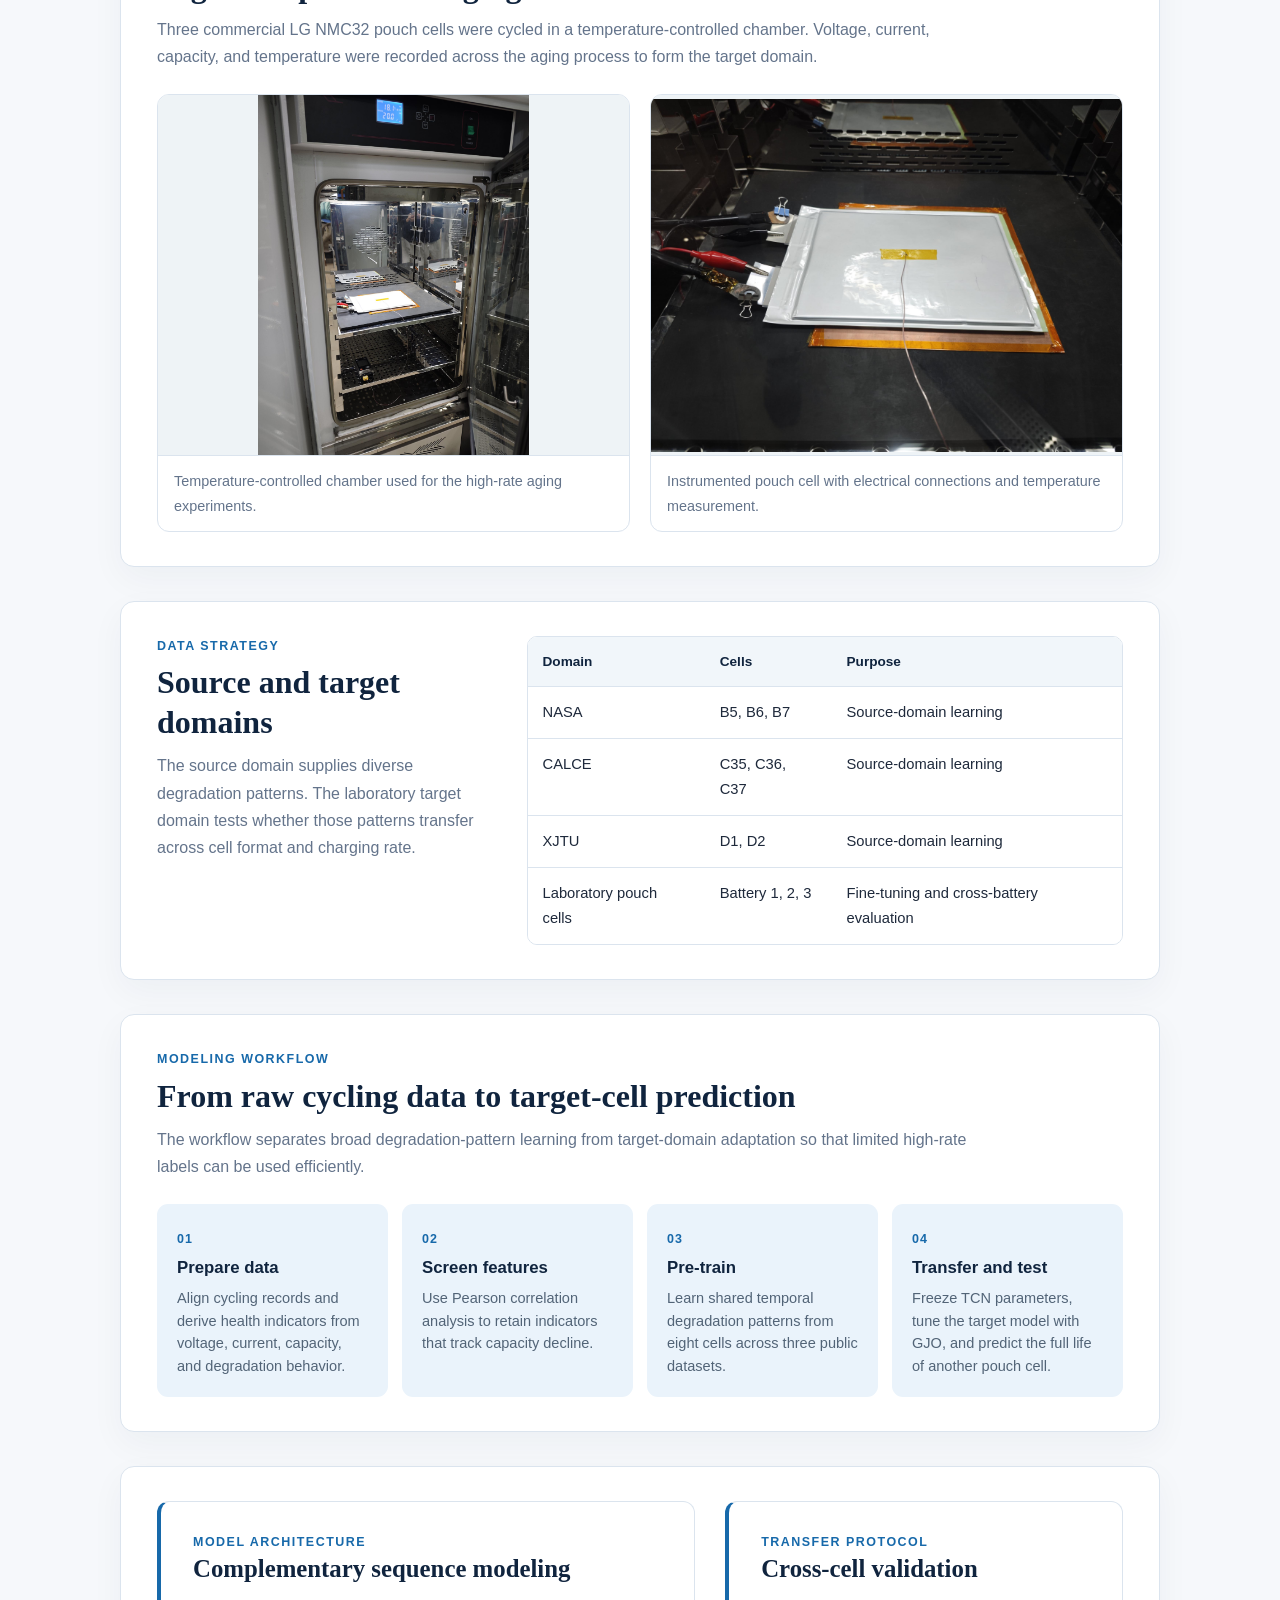
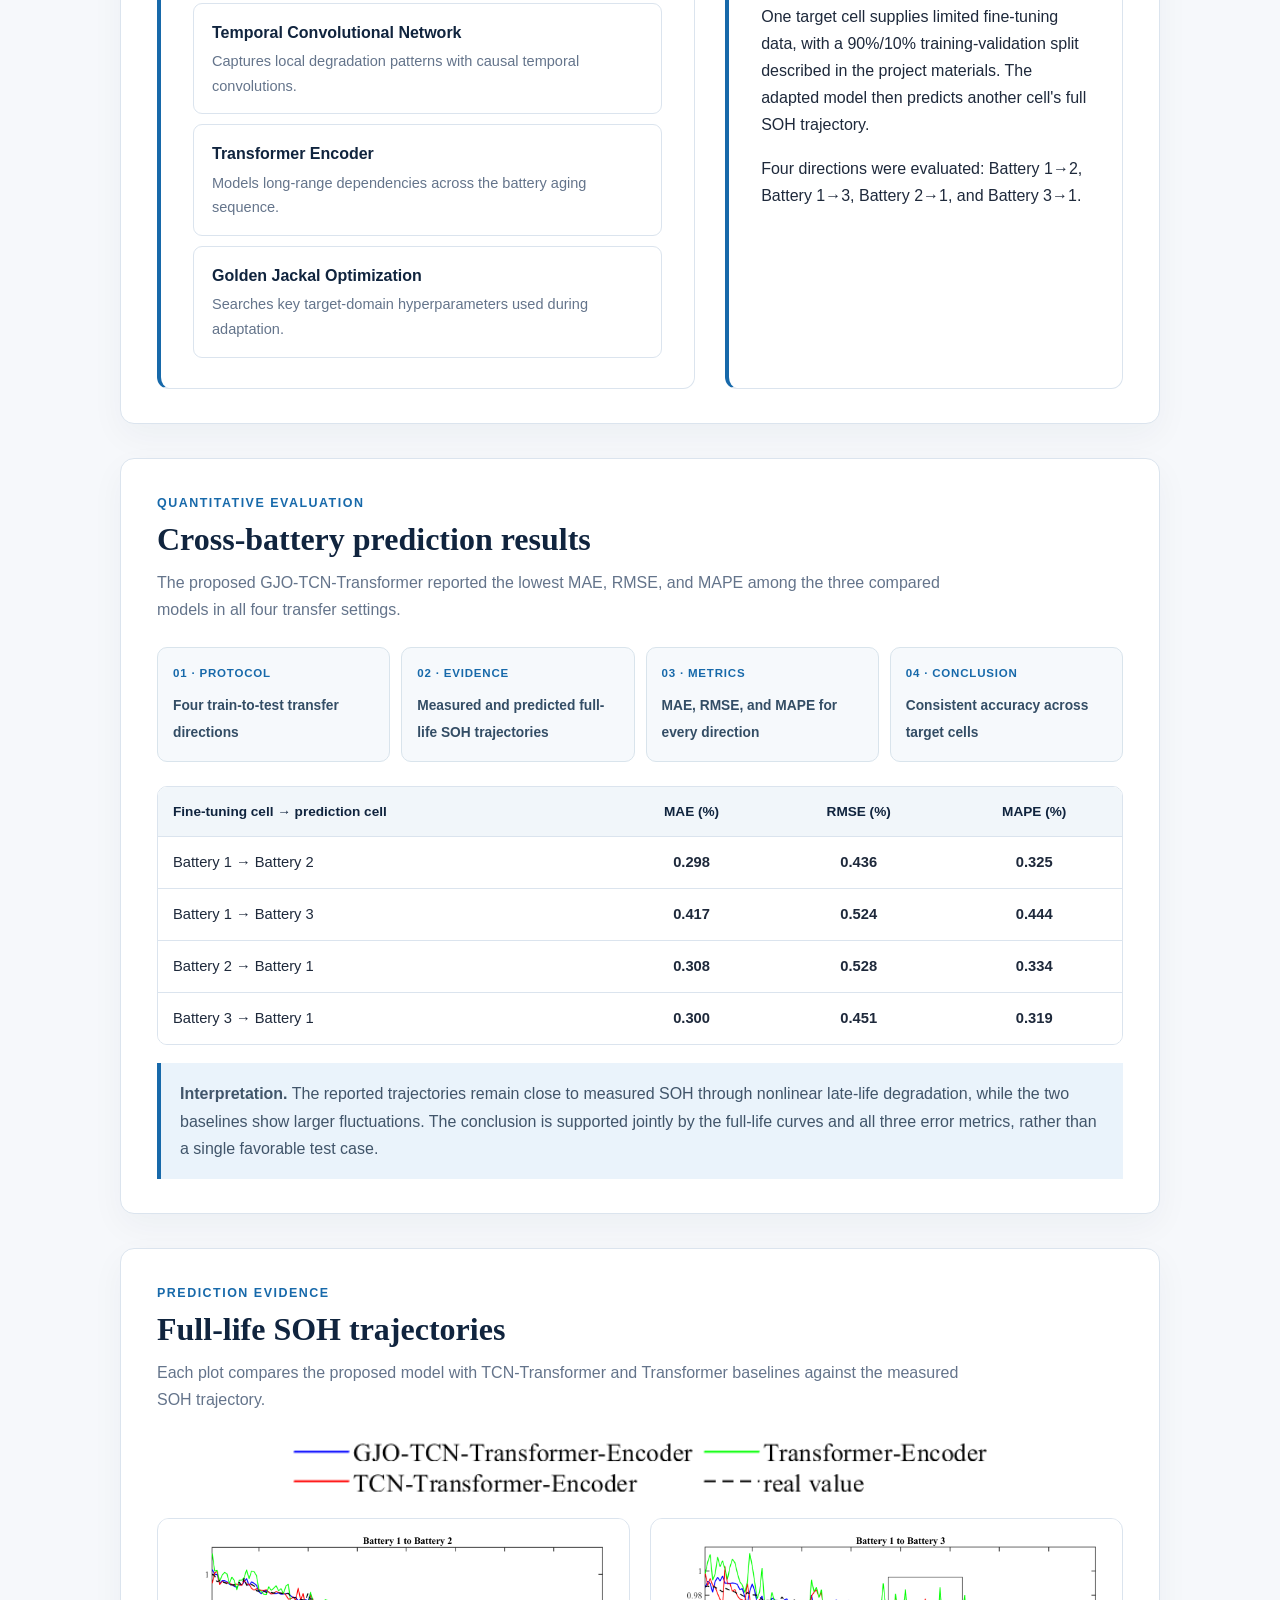
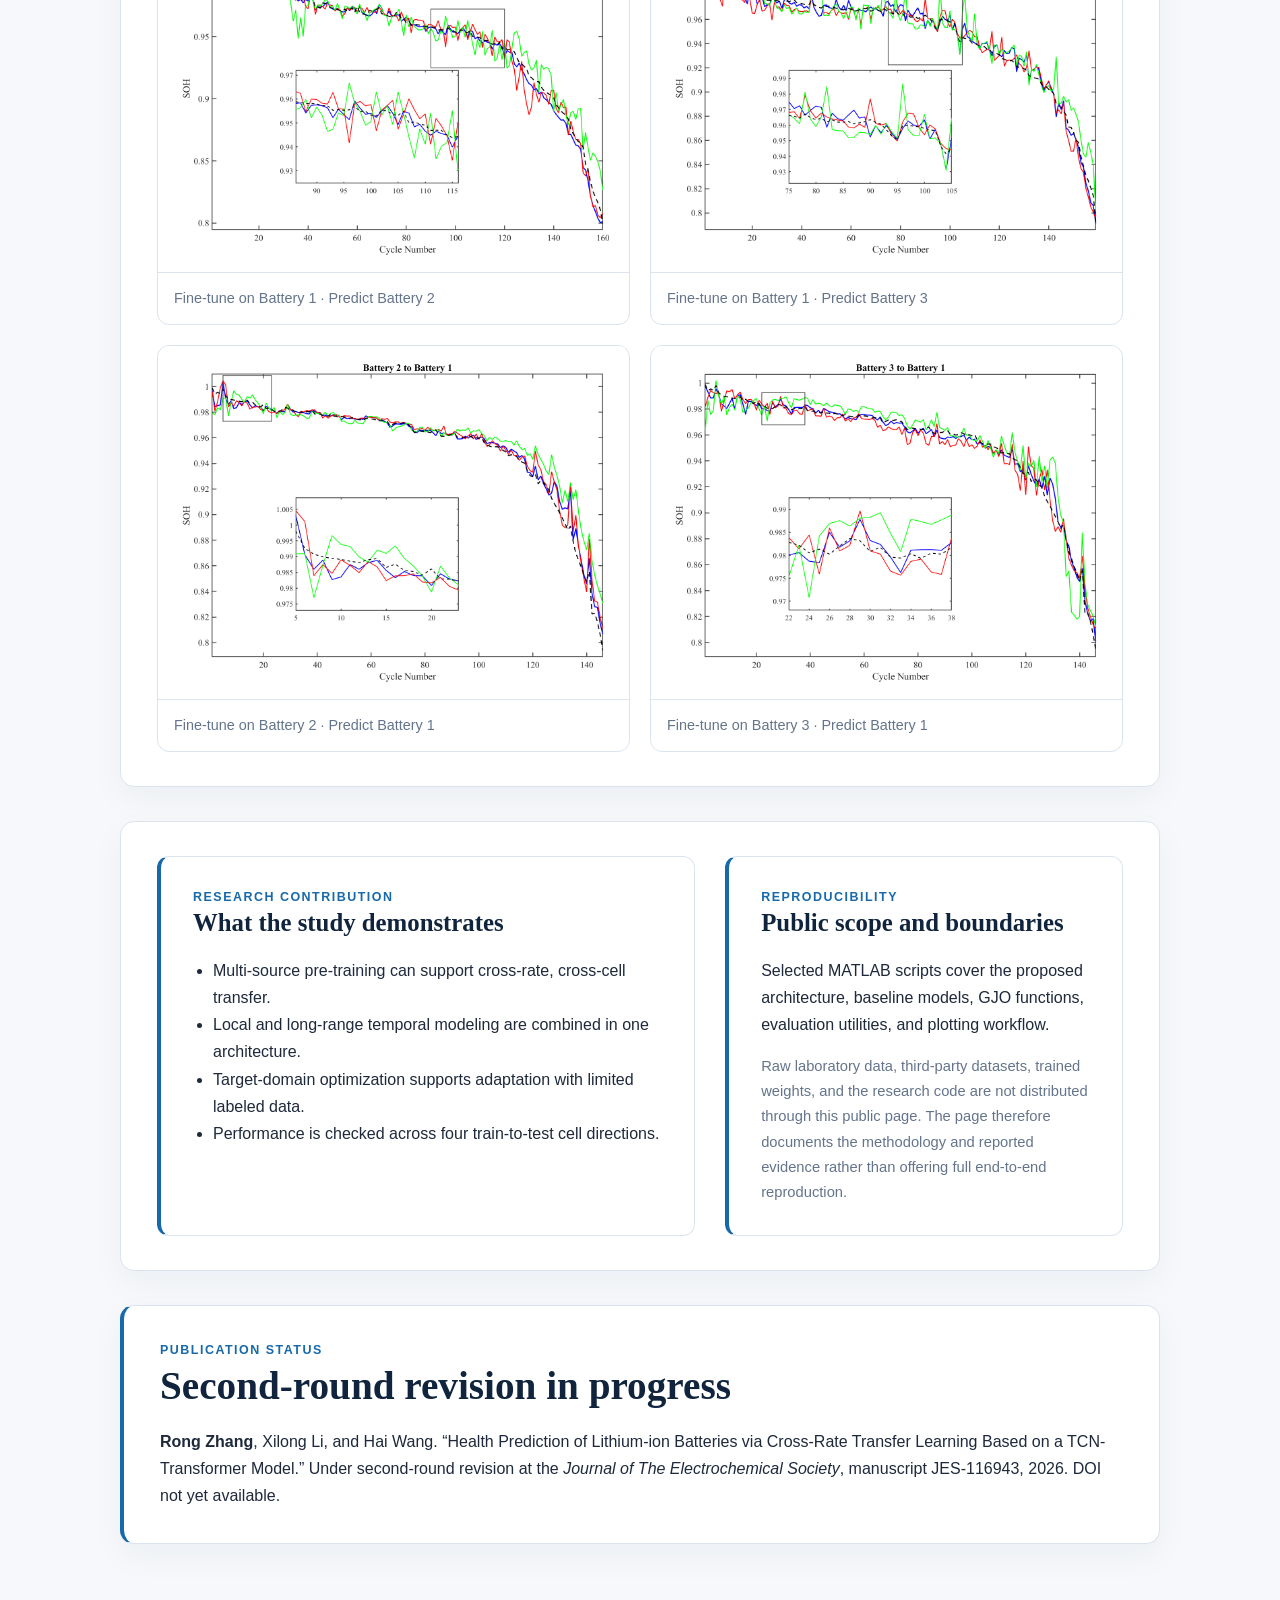
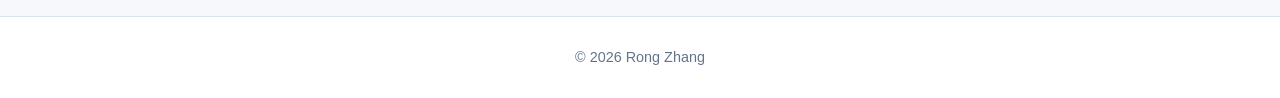
==== commit 7543769c: "Structure project results as evidence chains" ====
--- a/projects/battery-soh.html
+++ b/projects/battery-soh.html
@@ -133,6 +133,12 @@
           <h2>Cross-battery prediction results</h2>
           <p>The proposed GJO-TCN-Transformer reported the lowest MAE, RMSE, and MAPE among the three compared models in all four transfer settings.</p>
         </div>
+        <div class="evidence-flow" aria-label="Evaluation evidence structure">
+          <article><span>01 · Protocol</span><strong>Four train-to-test transfer directions</strong></article>
+          <article><span>02 · Evidence</span><strong>Measured and predicted full-life SOH trajectories</strong></article>
+          <article><span>03 · Metrics</span><strong>MAE, RMSE, and MAPE for every direction</strong></article>
+          <article><span>04 · Conclusion</span><strong>Consistent accuracy across target cells</strong></article>
+        </div>
         <div class="table-wrap">
           <table class="data-table results-table">
             <thead><tr><th>Fine-tuning cell → prediction cell</th><th>MAE (%)</th><th>RMSE (%)</th><th>MAPE (%)</th></tr></thead>
@@ -144,7 +150,7 @@
             </tbody>
           </table>
         </div>
-        <div class="insight-box"><strong>Result interpretation.</strong> The proposed model remains close to the measured SOH trajectory through nonlinear late-life degradation, where the two baselines show larger fluctuations. Values shown here are reported from the revised manuscript.</div>
+        <div class="insight-box"><strong>Interpretation.</strong> The reported trajectories remain close to measured SOH through nonlinear late-life degradation, while the two baselines show larger fluctuations. The conclusion is supported jointly by the full-life curves and all three error metrics, rather than a single favorable test case.</div>
       </div>
 
       <div class="container detail-section prediction-section">
--- a/styles.css
+++ b/styles.css
@@ -60,16 +60,19 @@
 
 .hero-grid {
   display: grid;
-  grid-template-columns: 150px 1fr;
+  grid-template-columns: 190px 1fr;
   align-items: center;
-  gap: 42px;
-}
+  gap: 48px;
+}
+
+.profile-wrap { text-align: center; }
+.profile-wrap span { display: block; margin-top: 12px; color: var(--muted); font-size: .74rem; font-weight: 700; line-height: 1.35; }
 
 .profile-photo {
-  width: 142px;
-  height: 142px;
-  border-radius: 50%;
-  border: 4px solid #fff;
+  width: 176px;
+  height: 208px;
+  border-radius: 22px;
+  border: 5px solid #fff;
   object-fit: cover;
   object-position: center 30%;
   box-shadow: var(--shadow);
@@ -90,7 +93,7 @@
 
 .hero-subtitle { margin: 0 0 16px; color: #334155; font-size: 1.18rem; font-weight: 650; }
 .hero-identity { margin: 0 0 9px; color: var(--blue); font-weight: 700; }
-.hero-copy { max-width: 760px; margin: 0; color: var(--muted); }
+.hero-copy { max-width: 730px; margin: 0; color: var(--muted); font-size: 1.02rem; }
 .hero-actions { display: flex; flex-wrap: wrap; gap: 12px; margin-top: 25px; }
 
 .button {
@@ -115,6 +118,15 @@
 .highlight strong { color: #fff; font-family: Georgia, serif; font-size: 2.2rem; line-height: 1; }
 .section-intro { max-width: 760px; margin: -7px 0 30px; color: var(--muted); }
 
+.about-section, .publication-section { background: #fff; border-top: 1px solid var(--line); border-bottom: 1px solid var(--line); }
+.focus-grid { display: grid; grid-template-columns: repeat(3, 1fr); gap: 18px; }
+.focus-card { display: block; min-height: 240px; padding: 25px 24px; border: 1px solid var(--line); border-radius: 14px; color: inherit; background: #fff; box-shadow: 0 10px 28px rgba(16,36,62,.055); transition: transform .2s ease, border-color .2s ease; }
+.focus-card:hover { transform: translateY(-3px); border-color: #a9c7dc; text-decoration: none; }
+.focus-card > span { color: var(--blue); font-size: .78rem; font-weight: 800; letter-spacing: .09em; }
+.focus-card h3 { margin-top: 12px; font-size: 1.17rem; }
+.focus-card p { margin: 0 0 18px; color: var(--muted); font-size: .92rem; }
+.focus-card strong { color: #31516c; font-size: .82rem; }
+
 .chips { display: flex; flex-wrap: wrap; gap: 10px; }
 .chip, .tag {
   display: inline-flex;
@@ -148,12 +160,17 @@
 .project-media.battery-cover img:first-child { object-position: center 54%; }
 .project-media.battery-cover img.plot { padding: 10px; border: 1px solid #dce5ee; }
 .project-content { padding: 36px 34px; display: flex; flex-direction: column; justify-content: center; }
+.project-number { margin-bottom: 5px; color: #8aa0b4; font-size: .72rem; font-weight: 800; letter-spacing: .1em; text-transform: uppercase; }
 .project-meta { margin-bottom: 10px; color: var(--blue); font-size: .84rem; font-weight: 750; text-transform: uppercase; letter-spacing: .08em; }
 .project-content p { margin: 0 0 18px; color: var(--muted); }
 .project-content .contribution { margin-top: -5px; color: #41556a; font-size: .92rem; }
 .contribution strong { color: var(--navy); }
 .project-tags { display: flex; flex-wrap: wrap; gap: 8px; margin-bottom: 22px; }
 .project-link { font-weight: 750; }
+.project-result { display: grid; grid-template-columns: auto 1fr; gap: 10px; align-items: start; margin: 0 0 20px !important; padding: 12px 14px; border-radius: 9px; background: #edf5fa; color: #3f5870 !important; font-size: .88rem; }
+.project-result strong { color: var(--navy); }
+.shopping-cover img { padding: 24px !important; background: #eef3f6 !important; }
+.phev-cover img { padding: 18px !important; background: #f4f7fa !important; }
 
 .experience-grid {
   display: grid;
@@ -171,6 +188,9 @@
 }
 
 .experience-card p { margin: 0; color: var(--muted); }
+.experience-details { margin: 18px 0 0; padding-left: 20px; color: #526477; font-size: .9rem; }
+.experience-details li + li { margin-top: 9px; }
+.experience-card .experience-focus { margin-top: 18px; color: #31516c; font-size: .85rem; font-weight: 700; }
 
 .experience-logo-wrap {
   min-height: 112px;
@@ -196,17 +216,6 @@
 
 .catarc-logo { width: 104px; object-fit: contain; }
 
-.experience-card-photo {
-  margin: 22px 0 0;
-  overflow: hidden;
-  border: 1px solid var(--line);
-  border-radius: 10px;
-  background: #fff;
-}
-
-.experience-card-photo img { display: block; width: 100%; height: auto; }
-.experience-card-photo figcaption { padding: 11px 13px; color: var(--muted); font-size: .84rem; border-top: 1px solid var(--line); }
-
 .publication, .contact-panel, .detail-panel {
   padding: 30px 32px;
   border: 1px solid var(--line);
@@ -218,6 +227,9 @@
 .publication p, .contact-panel p { margin: 0; }
 .publication p + p { margin-top: 10px; }
 .status { margin-top: 10px; color: var(--muted); font-size: .92rem; }
+.contact-panel { display: flex; align-items: center; justify-content: space-between; gap: 26px; }
+.contact-panel strong { display: block; margin-bottom: 5px; color: var(--navy); }
+.contact-actions { display: flex; flex-wrap: wrap; gap: 10px; flex: 0 0 auto; }
 
 .education-row {
   display: flex;
@@ -318,6 +330,10 @@
 .result-context { margin-top: 11px; margin-bottom: 30px; color: var(--muted); font-size: .9rem; text-align: center; }
 .result-context + .detail-section { margin-top: 18px; }
 .project-intro-grid { margin-top: 0; }
+.evidence-flow { display: grid; grid-template-columns: repeat(4, 1fr); gap: 11px; margin: 0 0 24px; }
+.evidence-flow article { padding: 16px 15px; border: 1px solid #d9e4ec; border-radius: 10px; background: #f6f9fc; }
+.evidence-flow span { display: block; margin-bottom: 7px; color: var(--blue); font-size: .72rem; font-weight: 800; letter-spacing: .07em; text-transform: uppercase; }
+.evidence-flow strong { color: #334d65; font-size: .86rem; line-height: 1.45; }
 .battery-experiment-gallery img { height: 360px; object-fit: contain; background: #eef3f6; }
 .reflection-grid { margin-top: 34px; }
 .followme-hero { background: radial-gradient(circle at 88% 18%, rgba(23,105,170,.14), transparent 28%), linear-gradient(145deg, #fff, #edf5fa); }
@@ -361,9 +377,15 @@
   .nav-links { gap: 14px; font-size: .86rem; }
   .hero { padding-top: 65px; }
   .hero-grid { grid-template-columns: 1fr; gap: 24px; }
-  .profile-photo { width: 106px; height: 106px; }
+  .profile-wrap { text-align: left; }
+  .profile-photo { width: 132px; height: 156px; border-radius: 18px; }
+  .profile-wrap span { max-width: 180px; }
+  .focus-grid { grid-template-columns: 1fr; }
+  .evidence-flow { grid-template-columns: repeat(2, 1fr); }
+  .focus-card { min-height: 0; }
   .project-card, .detail-grid { grid-template-columns: 1fr; }
   .experience-grid { grid-template-columns: 1fr; }
+  .contact-panel { align-items: flex-start; flex-direction: column; }
   .education-row { flex-direction: column; gap: 12px; }
   .highlight-grid { grid-template-columns: 1fr; gap: 15px; }
   .project-facts { grid-template-columns: repeat(2, 1fr); }
@@ -389,6 +411,10 @@
   section { padding: 54px 0; }
   .project-media, .gallery.two { grid-template-columns: 1fr; }
   .project-content { padding: 28px 23px; }
+  .project-result { grid-template-columns: 1fr; gap: 2px; }
+  .evidence-flow { grid-template-columns: 1fr; }
+  .contact-actions { width: 100%; }
+  .contact-actions .button { flex: 1; }
   .metrics { grid-template-columns: 1fr; }
   .detail-section { padding: 26px 22px; }
   .process-grid { grid-template-columns: 1fr; }
